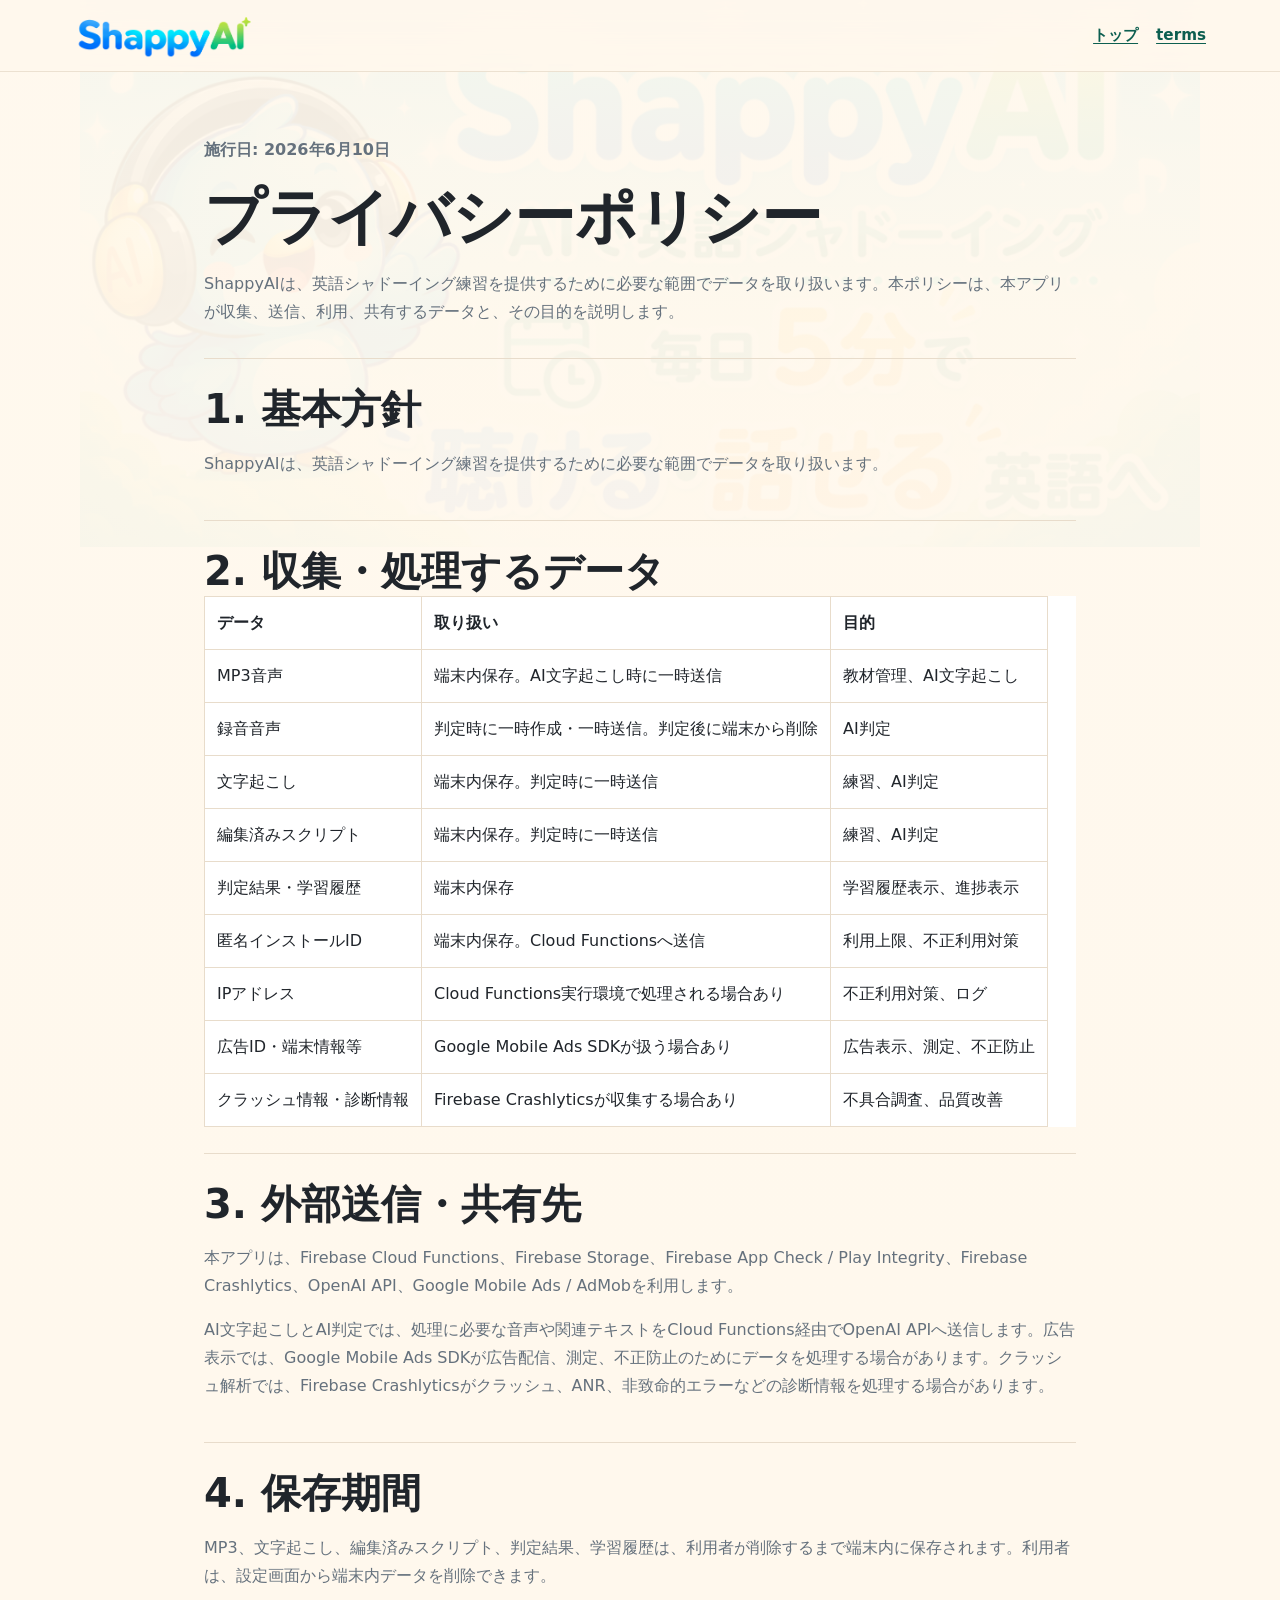
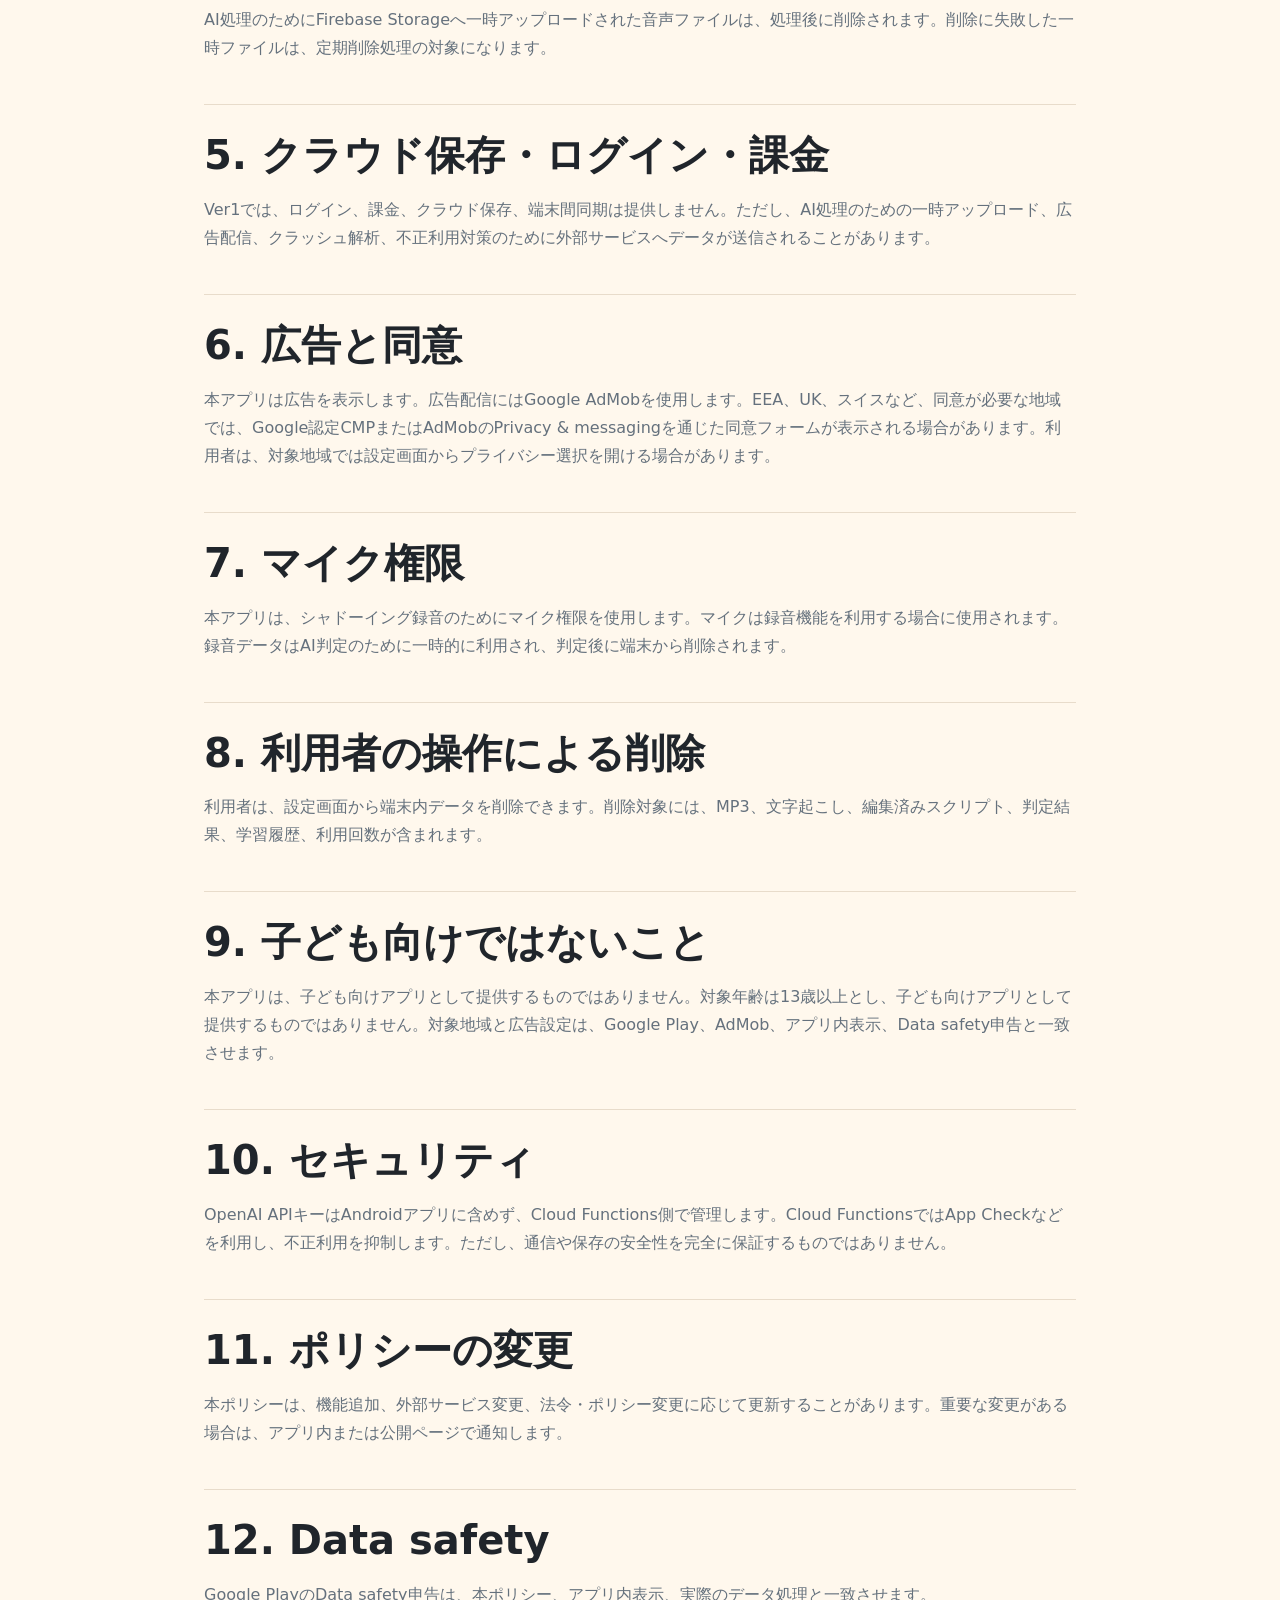
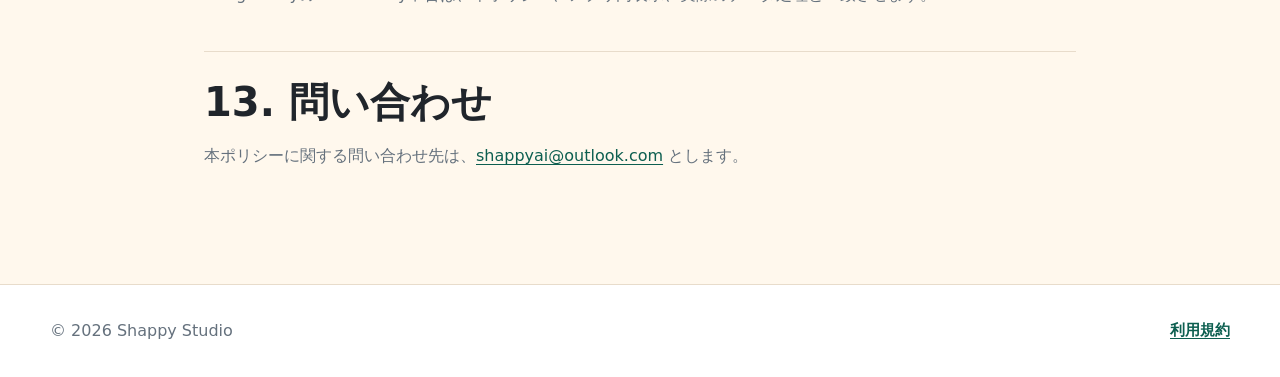
==== privacy/index.html @ 4db300de "サイトロゴをフル版に差し替え" ====
<!doctype html>
<html lang="ja">
  <head>
    <meta charset="utf-8">
    <meta name="viewport" content="width=device-width, initial-scale=1">
    <title>プライバシーポリシー | ShappyAI</title>
    <meta name="description" content="ShappyAIのプライバシーポリシーです。">
    <link rel="stylesheet" href="../styles.css">
  </head>
  <body>
    <header class="site-header">
      <nav class="nav" aria-label="メインナビゲーション">
        <a class="brand" href="../">
          <img src="../assets/logo_full.png" width="1627" height="424" alt="ShappyAI">
        </a>
        <div class="nav-links">
          <a href="../">トップ</a>
          <a href="../terms/">terms</a>
        </div>
      </nav>
    </header>

    <main class="doc">
      <header>
        <p class="eyebrow">施行日: 2026年6月10日</p>
        <h1>プライバシーポリシー</h1>
        <p>ShappyAIは、英語シャドーイング練習を提供するために必要な範囲でデータを取り扱います。本ポリシーは、本アプリが収集、送信、利用、共有するデータと、その目的を説明します。</p>
      </header>

      <section>
        <h2>1. 基本方針</h2>
        <p>ShappyAIは、英語シャドーイング練習を提供するために必要な範囲でデータを取り扱います。</p>
      </section>
      <section>
        <h2>2. 収集・処理するデータ</h2>
        <table>
          <thead>
            <tr><th>データ</th><th>取り扱い</th><th>目的</th></tr>
          </thead>
          <tbody>
            <tr><td>MP3音声</td><td>端末内保存。AI文字起こし時に一時送信</td><td>教材管理、AI文字起こし</td></tr>
            <tr><td>録音音声</td><td>判定時に一時作成・一時送信。判定後に端末から削除</td><td>AI判定</td></tr>
            <tr><td>文字起こし</td><td>端末内保存。判定時に一時送信</td><td>練習、AI判定</td></tr>
            <tr><td>編集済みスクリプト</td><td>端末内保存。判定時に一時送信</td><td>練習、AI判定</td></tr>
            <tr><td>判定結果・学習履歴</td><td>端末内保存</td><td>学習履歴表示、進捗表示</td></tr>
            <tr><td>匿名インストールID</td><td>端末内保存。Cloud Functionsへ送信</td><td>利用上限、不正利用対策</td></tr>
            <tr><td>IPアドレス</td><td>Cloud Functions実行環境で処理される場合あり</td><td>不正利用対策、ログ</td></tr>
            <tr><td>広告ID・端末情報等</td><td>Google Mobile Ads SDKが扱う場合あり</td><td>広告表示、測定、不正防止</td></tr>
            <tr><td>クラッシュ情報・診断情報</td><td>Firebase Crashlyticsが収集する場合あり</td><td>不具合調査、品質改善</td></tr>
          </tbody>
        </table>
      </section>
      <section>
        <h2>3. 外部送信・共有先</h2>
        <p>本アプリは、Firebase Cloud Functions、Firebase Storage、Firebase App Check / Play Integrity、Firebase Crashlytics、OpenAI API、Google Mobile Ads / AdMobを利用します。</p>
        <p>AI文字起こしとAI判定では、処理に必要な音声や関連テキストをCloud Functions経由でOpenAI APIへ送信します。広告表示では、Google Mobile Ads SDKが広告配信、測定、不正防止のためにデータを処理する場合があります。クラッシュ解析では、Firebase Crashlyticsがクラッシュ、ANR、非致命的エラーなどの診断情報を処理する場合があります。</p>
      </section>
      <section>
        <h2>4. 保存期間</h2>
        <p>MP3、文字起こし、編集済みスクリプト、判定結果、学習履歴は、利用者が削除するまで端末内に保存されます。利用者は、設定画面から端末内データを削除できます。</p>
        <p>AI処理のためにFirebase Storageへ一時アップロードされた音声ファイルは、処理後に削除されます。削除に失敗した一時ファイルは、定期削除処理の対象になります。</p>
      </section>
      <section>
        <h2>5. クラウド保存・ログイン・課金</h2>
        <p>Ver1では、ログイン、課金、クラウド保存、端末間同期は提供しません。ただし、AI処理のための一時アップロード、広告配信、クラッシュ解析、不正利用対策のために外部サービスへデータが送信されることがあります。</p>
      </section>
      <section>
        <h2>6. 広告と同意</h2>
        <p>本アプリは広告を表示します。広告配信にはGoogle AdMobを使用します。EEA、UK、スイスなど、同意が必要な地域では、Google認定CMPまたはAdMobのPrivacy & messagingを通じた同意フォームが表示される場合があります。利用者は、対象地域では設定画面からプライバシー選択を開ける場合があります。</p>
      </section>
      <section>
        <h2>7. マイク権限</h2>
        <p>本アプリは、シャドーイング録音のためにマイク権限を使用します。マイクは録音機能を利用する場合に使用されます。録音データはAI判定のために一時的に利用され、判定後に端末から削除されます。</p>
      </section>
      <section>
        <h2>8. 利用者の操作による削除</h2>
        <p>利用者は、設定画面から端末内データを削除できます。削除対象には、MP3、文字起こし、編集済みスクリプト、判定結果、学習履歴、利用回数が含まれます。</p>
      </section>
      <section>
        <h2>9. 子ども向けではないこと</h2>
        <p>本アプリは、子ども向けアプリとして提供するものではありません。対象年齢は13歳以上とし、子ども向けアプリとして提供するものではありません。対象地域と広告設定は、Google Play、AdMob、アプリ内表示、Data safety申告と一致させます。</p>
      </section>
      <section>
        <h2>10. セキュリティ</h2>
        <p>OpenAI APIキーはAndroidアプリに含めず、Cloud Functions側で管理します。Cloud FunctionsではApp Checkなどを利用し、不正利用を抑制します。ただし、通信や保存の安全性を完全に保証するものではありません。</p>
      </section>
      <section>
        <h2>11. ポリシーの変更</h2>
        <p>本ポリシーは、機能追加、外部サービス変更、法令・ポリシー変更に応じて更新することがあります。重要な変更がある場合は、アプリ内または公開ページで通知します。</p>
      </section>
      <section>
        <h2>12. Data safety</h2>
        <p>Google PlayのData safety申告は、本ポリシー、アプリ内表示、実際のデータ処理と一致させます。</p>
      </section>
      <section>
        <h2>13. 問い合わせ</h2>
        <p>本ポリシーに関する問い合わせ先は、<a href="mailto:shappyai@outlook.com">shappyai@outlook.com</a> とします。</p>
      </section>
    </main>

    <footer class="site-footer">
      <div class="footer-inner">
        <div>&copy; 2026 Shappy Studio</div>
        <div class="nav-links">
          <a href="../terms/">利用規約</a>
        </div>
      </div>
    </footer>
  </body>
</html>
---- styles.css ----
:root {
  color-scheme: light;
  --bg: #fff8ed;
  --surface: #ffffff;
  --surface-soft: #f4efe5;
  --text: #20252b;
  --muted: #65717d;
  --brand: #16836d;
  --brand-strong: #0d5f50;
  --accent: #f0a11b;
  --rose: #d85b78;
  --sky: #2e86c1;
  --line: #e8dccb;
  --shadow: 0 24px 60px rgba(32, 37, 43, 0.16);
}

* {
  box-sizing: border-box;
}

html {
  scroll-behavior: smooth;
}

body {
  margin: 0;
  background:
    linear-gradient(180deg, rgba(255, 248, 237, 0.95), rgba(255, 248, 237, 1) 38%),
    url("assets/feature_graphic.png") top center / min(1120px, 100vw) auto no-repeat;
  color: var(--text);
  font-family: system-ui, -apple-system, BlinkMacSystemFont, "Segoe UI", sans-serif;
  line-height: 1.75;
}

a {
  color: var(--brand-strong);
  text-decoration-thickness: 0.08em;
  text-underline-offset: 0.18em;
}

.site-header {
  position: sticky;
  top: 0;
  z-index: 20;
  border-bottom: 1px solid rgba(232, 220, 203, 0.82);
  background: rgba(255, 248, 237, 0.9);
  backdrop-filter: blur(16px);
}

.nav {
  display: flex;
  align-items: center;
  justify-content: space-between;
  max-width: 1180px;
  margin: 0 auto;
  padding: 12px 24px;
  gap: 18px;
}

.brand {
  display: inline-flex;
  align-items: center;
  color: var(--text);
  text-decoration: none;
}

.brand img {
  display: block;
  width: 180px;
  max-height: 48px;
  height: auto;
  object-fit: contain;
}

.nav-links {
  display: flex;
  flex-wrap: wrap;
  gap: 18px;
  font-size: 0.95rem;
  font-weight: 700;
}

.hero {
  display: grid;
  grid-template-columns: minmax(0, 1fr) minmax(300px, 0.88fr);
  align-items: center;
  gap: 44px;
  max-width: 1180px;
  min-height: 680px;
  margin: 0 auto;
  padding: 68px 24px 42px;
}

.hero-copy {
  position: relative;
  z-index: 2;
}

.eyebrow {
  color: var(--brand-strong);
  font-weight: 850;
}

h1,
h2,
h3 {
  margin: 0;
  line-height: 1.22;
}

h1 {
  margin-top: 8px;
  font-size: clamp(3.1rem, 8vw, 6.5rem);
}

h2 {
  font-size: clamp(1.9rem, 4vw, 2.9rem);
}

h3 {
  font-size: 1.16rem;
}

.lead {
  max-width: 620px;
  margin: 18px 0 0;
  color: var(--muted);
  font-size: 1.13rem;
}

.hero-actions {
  display: flex;
  flex-wrap: wrap;
  gap: 12px;
  margin-top: 28px;
}

.button {
  display: inline-flex;
  align-items: center;
  justify-content: center;
  min-height: 46px;
  padding: 10px 20px;
  border-radius: 8px;
  border: 1px solid var(--brand);
  font-weight: 850;
  text-decoration: none;
}

.button.primary {
  background: var(--brand);
  color: #ffffff;
  box-shadow: 0 12px 24px rgba(22, 131, 109, 0.22);
}

.button.secondary {
  background: rgba(255, 255, 255, 0.78);
  color: var(--brand-strong);
}

.hero-facts {
  display: grid;
  grid-template-columns: repeat(3, minmax(0, 1fr));
  gap: 10px;
  margin: 30px 0 0;
}

.hero-facts div {
  padding: 14px;
  border: 1px solid var(--line);
  border-radius: 8px;
  background: rgba(255, 255, 255, 0.76);
}

.hero-facts dt {
  color: var(--muted);
  font-size: 0.78rem;
  font-weight: 800;
}

.hero-facts dd {
  margin: 2px 0 0;
  color: var(--text);
  font-weight: 850;
}

.phone-showcase {
  position: relative;
  min-height: 430px;
  overflow: hidden;
}

.phone {
  position: absolute;
  display: block;
  width: min(30vw, 240px);
  height: 400px;
  border: 8px solid #2b3035;
  border-radius: 28px;
  background: #2b3035;
  object-fit: cover;
  object-position: top center;
  box-shadow: var(--shadow);
}

.phone-back {
  right: 0;
  top: 30px;
  transform: rotate(5deg);
}

.phone-front {
  left: 32px;
  top: 0;
  z-index: 2;
  transform: rotate(-4deg);
}

.mascot {
  position: absolute;
  z-index: 3;
  width: 112px;
  height: auto;
  filter: drop-shadow(0 14px 20px rgba(32, 37, 43, 0.18));
}

.mascot-perfect {
  right: 18px;
  bottom: 38px;
}

.feature-strip {
  display: grid;
  grid-template-columns: repeat(6, minmax(0, 1fr));
  max-width: 1180px;
  margin: -22px auto 44px;
  padding: 0 24px;
  gap: 10px;
}

.feature-strip div {
  display: grid;
  min-height: 64px;
  place-items: center;
  border: 1px solid var(--line);
  border-radius: 8px;
  background: rgba(255, 255, 255, 0.88);
  color: var(--brand-strong);
  font-weight: 850;
  box-shadow: 0 12px 26px rgba(32, 37, 43, 0.07);
}

.section {
  padding: 70px 24px;
}

.section.surface {
  background: var(--surface);
  border-block: 1px solid var(--line);
}

.section-inner {
  max-width: 1180px;
  margin: 0 auto;
}

.split {
  display: grid;
  grid-template-columns: minmax(0, 1fr) minmax(320px, 0.9fr);
  align-items: center;
  gap: 42px;
}

.section-title {
  display: grid;
  gap: 10px;
  max-width: 780px;
  margin-bottom: 28px;
}

.section-title.center {
  margin-inline: auto;
  text-align: center;
}

.section-title p {
  margin: 0;
  color: var(--muted);
}

.feature-grid {
  display: grid;
  grid-template-columns: repeat(3, minmax(0, 1fr));
  gap: 16px;
}

.feature-card {
  min-height: 210px;
  padding: 22px;
  border: 1px solid var(--line);
  border-radius: 8px;
  background: var(--surface);
  box-shadow: 0 12px 24px rgba(32, 37, 43, 0.06);
}

.feature-card p {
  margin: 12px 0 0;
  color: var(--muted);
}

.feature-icon {
  display: inline-grid;
  place-items: center;
  width: 42px;
  height: 32px;
  margin-bottom: 18px;
  border-radius: 999px;
  background: #e7f5ef;
  color: var(--brand-strong);
  font-size: 0.86rem;
  font-weight: 900;
}

.feature-card:nth-child(2) .feature-icon {
  background: #fff0d4;
  color: #8a590c;
}

.feature-card:nth-child(3) .feature-icon {
  background: #eef4ff;
  color: #245a8a;
}

.feature-figure {
  margin: 0;
}

.feature-figure img {
  display: block;
  width: 100%;
  height: auto;
  aspect-ratio: 1024 / 500;
  object-fit: contain;
  border-radius: 8px;
  box-shadow: var(--shadow);
}

.screenshots-section {
  overflow: hidden;
}

.screenshot-rail {
  display: flex;
  gap: 18px;
  align-items: start;
  overflow-x: auto;
  max-width: 1080px;
  margin: 0 auto;
  padding: 8px 8px 26px;
  scroll-snap-type: x mandatory;
}

.screenshot-card {
  flex: 0 0 clamp(150px, 16vw, 190px);
  scroll-snap-align: start;
  margin: 0;
}

.screenshot-card img {
  display: block;
  width: 100%;
  height: 330px;
  border: 6px solid #252b30;
  border-radius: 24px;
  background: #252b30;
  object-fit: cover;
  object-position: top center;
  box-shadow: 0 16px 28px rgba(32, 37, 43, 0.14);
}

.screenshot-card figcaption {
  margin-top: 12px;
  color: var(--text);
  font-size: 0.92rem;
  font-weight: 850;
  text-align: center;
}

.closing {
  background:
    linear-gradient(135deg, rgba(22, 131, 109, 0.12), rgba(240, 161, 27, 0.14)),
    var(--bg);
}

.closing-inner {
  display: grid;
  grid-template-columns: 180px minmax(0, 1fr);
  align-items: center;
  gap: 34px;
}

.closing-mascot {
  width: 180px;
  height: auto;
  filter: drop-shadow(0 14px 22px rgba(32, 37, 43, 0.14));
}

.steps {
  display: grid;
  grid-template-columns: repeat(4, minmax(0, 1fr));
  gap: 14px;
  counter-reset: step;
}

.step {
  position: relative;
  padding: 18px;
  border-left: 4px solid var(--accent);
  background: rgba(255, 255, 255, 0.78);
  border-radius: 8px;
  font-weight: 780;
}

.step::before {
  counter-increment: step;
  content: counter(step);
  display: inline-grid;
  place-items: center;
  width: 28px;
  height: 28px;
  margin-bottom: 10px;
  border-radius: 999px;
  background: var(--brand);
  color: #ffffff;
  font-weight: 900;
}

.note {
  margin-top: 22px;
  padding: 18px;
  border: 1px solid var(--line);
  border-radius: 8px;
  background: #fff7e6;
  color: #624414;
}

.doc {
  max-width: 920px;
  margin: 0 auto;
  padding: 48px 24px 72px;
}

.doc header {
  margin-bottom: 32px;
}

.doc h1 {
  font-size: clamp(2.2rem, 5vw, 3.8rem);
}

.doc h2 {
  font-size: clamp(1.6rem, 3.5vw, 2.5rem);
}

.doc p,
.doc li {
  color: var(--muted);
}

.doc section {
  padding: 26px 0;
  border-top: 1px solid var(--line);
}

.doc table {
  display: block;
  width: 100%;
  overflow-x: auto;
  border-collapse: collapse;
  background: var(--surface);
}

.doc th,
.doc td {
  min-width: 160px;
  padding: 12px;
  border: 1px solid var(--line);
  text-align: left;
  vertical-align: top;
}

.site-footer {
  padding: 32px 24px;
  border-top: 1px solid var(--line);
  background: var(--surface);
  color: var(--muted);
}

.footer-inner {
  display: flex;
  justify-content: space-between;
  gap: 18px;
  max-width: 1180px;
  margin: 0 auto;
}

@media (max-width: 960px) {
  .hero,
  .split,
  .closing-inner {
    grid-template-columns: 1fr;
  }

  .hero {
    min-height: 0;
    padding-top: 44px;
  }

  .phone-showcase {
    min-height: 380px;
  }

  .phone {
    width: min(38vw, 210px);
    height: 340px;
  }

  .feature-strip,
  .feature-grid,
  .steps {
    grid-template-columns: repeat(2, minmax(0, 1fr));
  }
}

@media (max-width: 640px) {
  .nav,
  .footer-inner {
    align-items: flex-start;
    flex-direction: column;
  }

  .brand img {
    width: 150px;
    max-height: 42px;
  }

  .doc h1 {
    font-size: clamp(2rem, 11vw, 3rem);
  }

  .doc h2 {
    font-size: clamp(1.45rem, 7vw, 2.1rem);
  }

  .hero-facts,
  .feature-strip,
  .feature-grid,
  .steps {
    grid-template-columns: 1fr;
  }

  .phone-showcase {
    min-height: 300px;
  }

  .phone {
    width: min(44vw, 170px);
    height: 270px;
    border-width: 7px;
    border-radius: 26px;
  }

  .phone-front {
    left: 0;
  }

  .phone-back {
    right: 0;
    top: 24px;
  }

  .mascot-perfect {
    width: 76px;
    bottom: 28px;
  }

  .screenshot-card {
    flex-basis: min(42vw, 165px);
  }

  .screenshot-card img {
    height: 270px;
    border-width: 5px;
    border-radius: 20px;
  }

  .closing-mascot {
    width: 130px;
  }
}
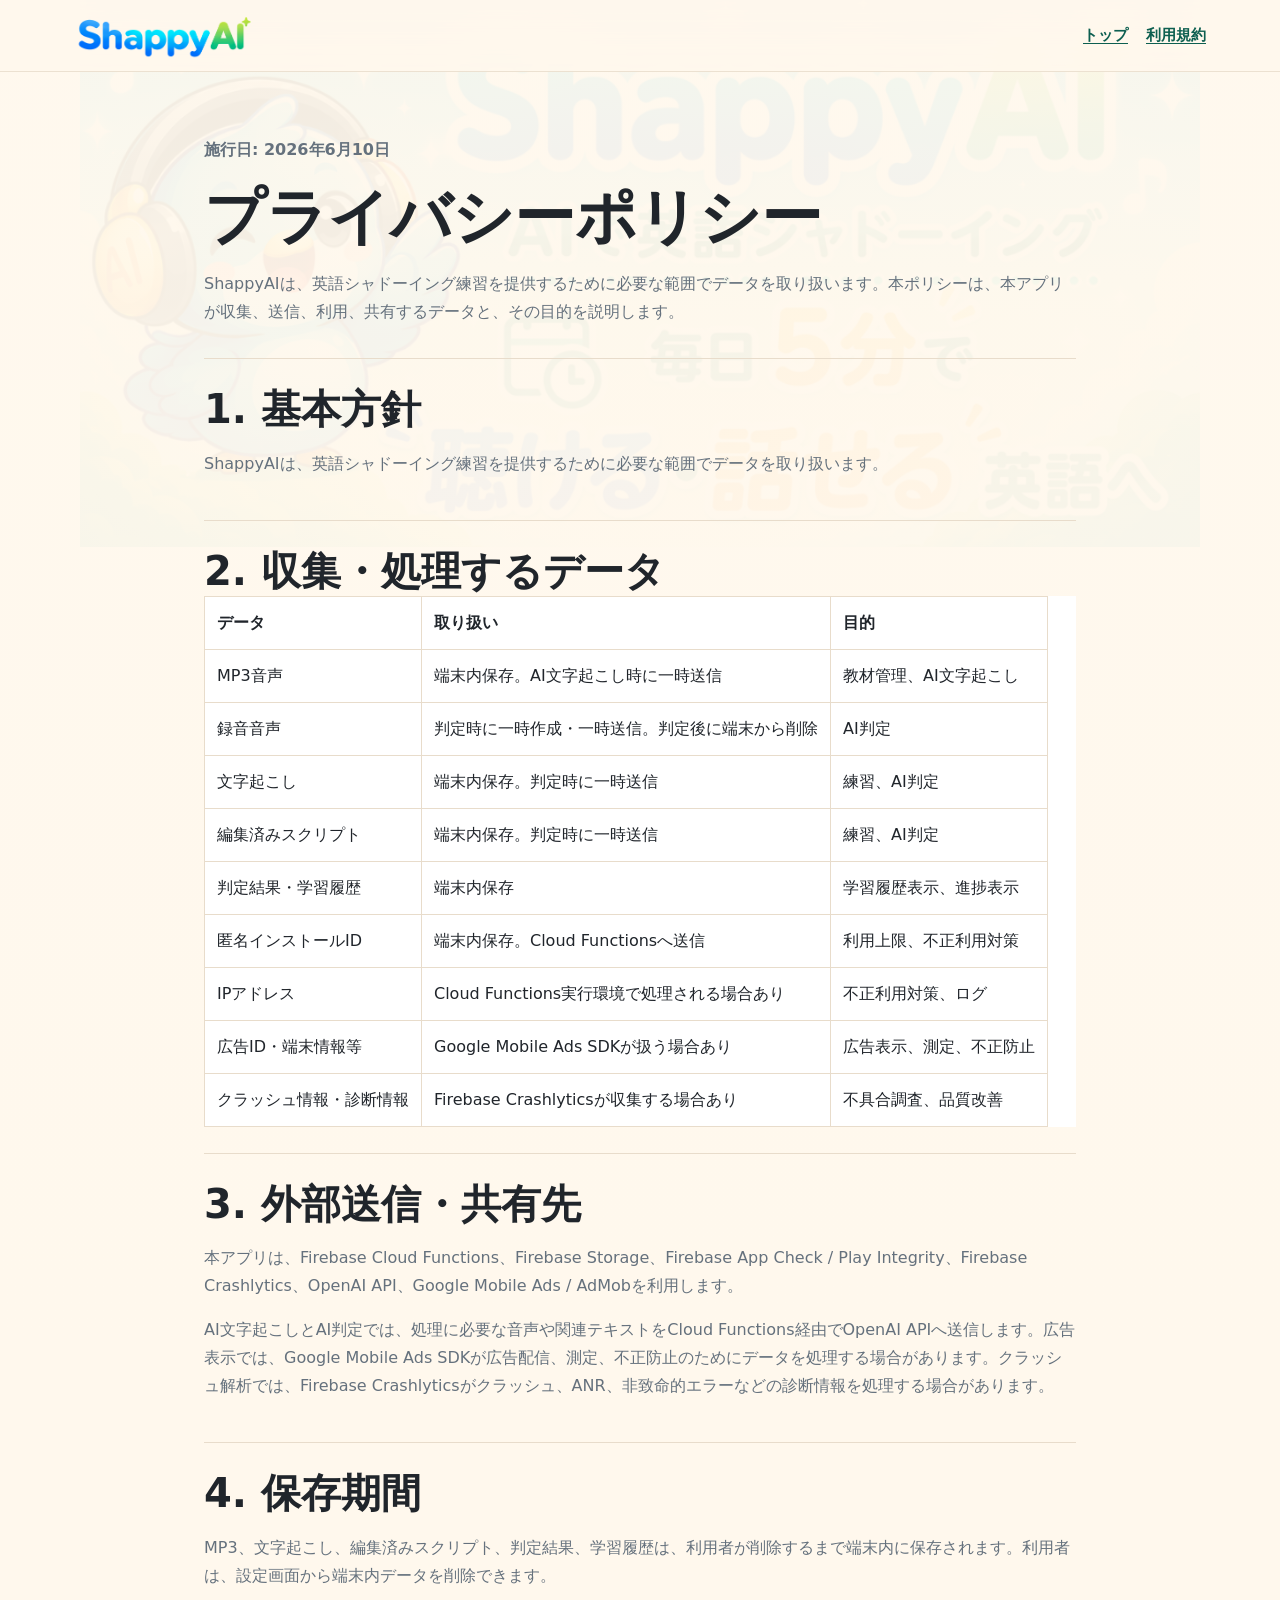
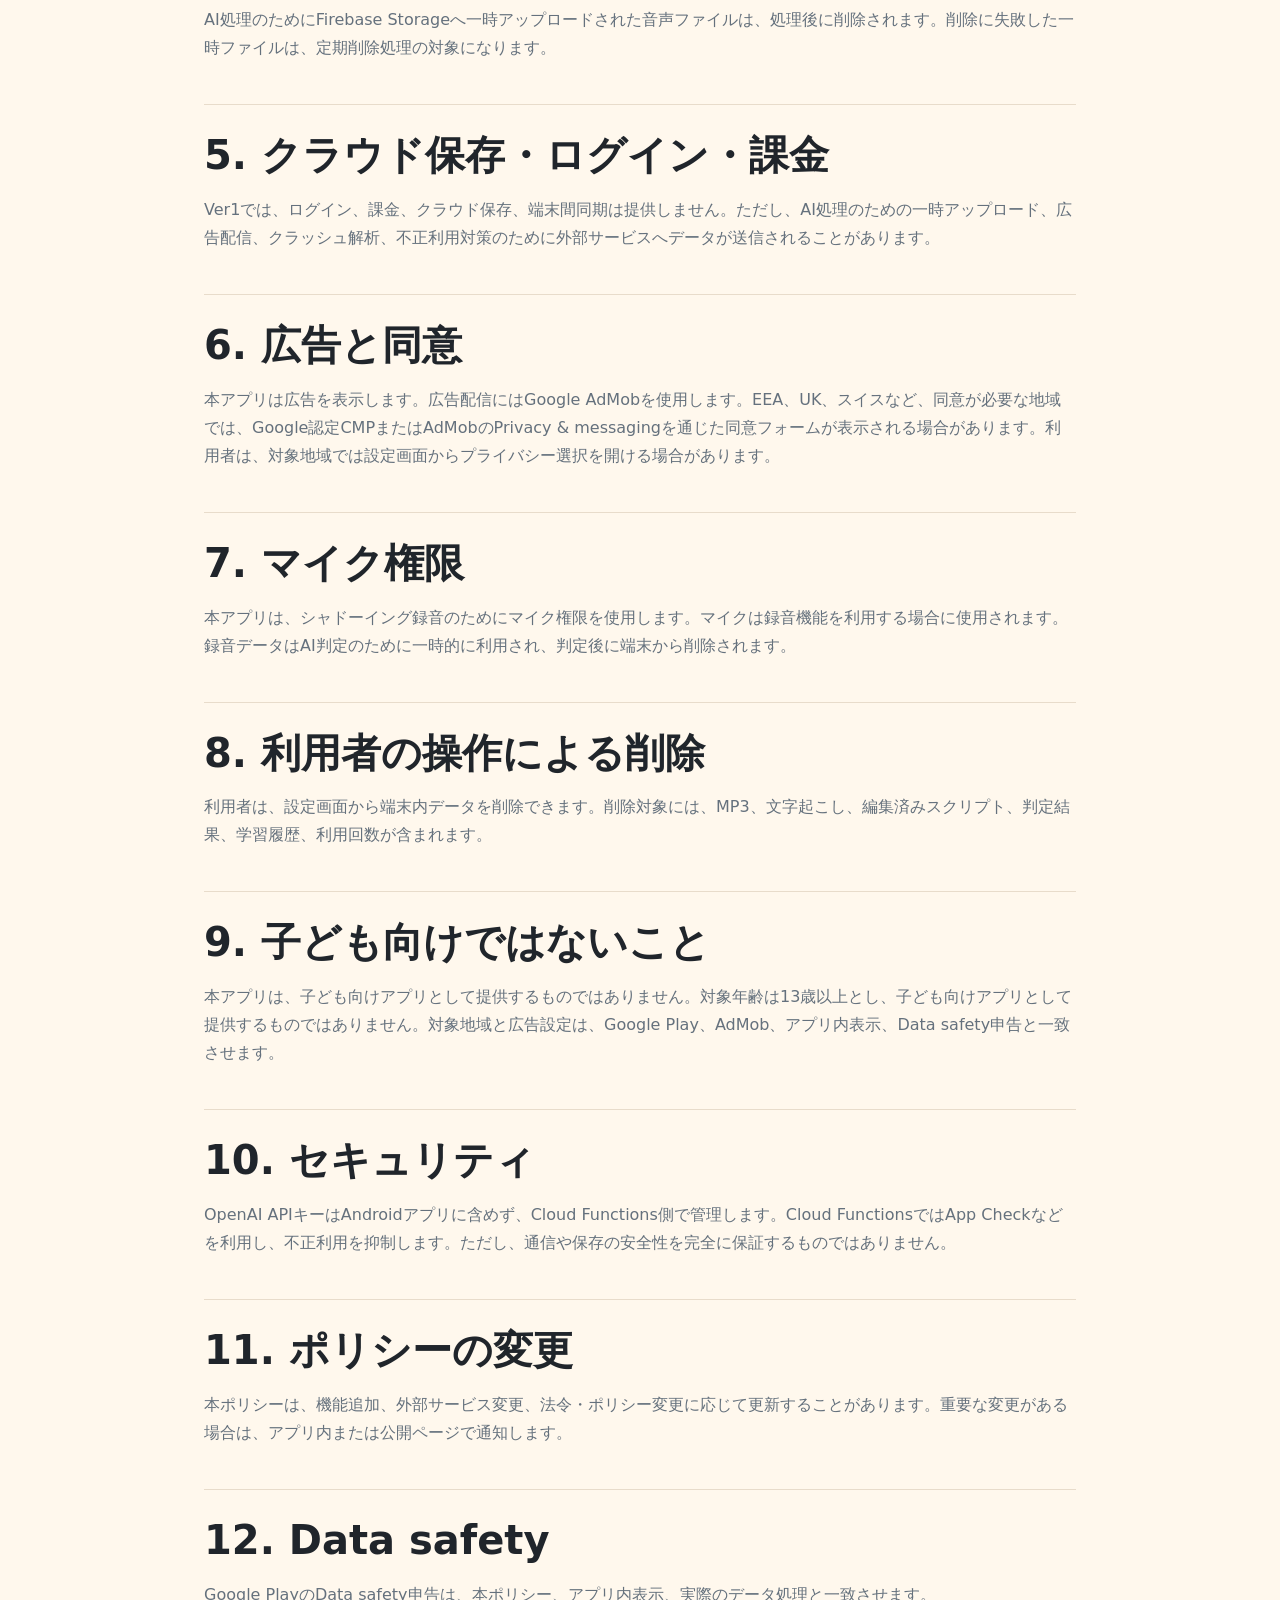
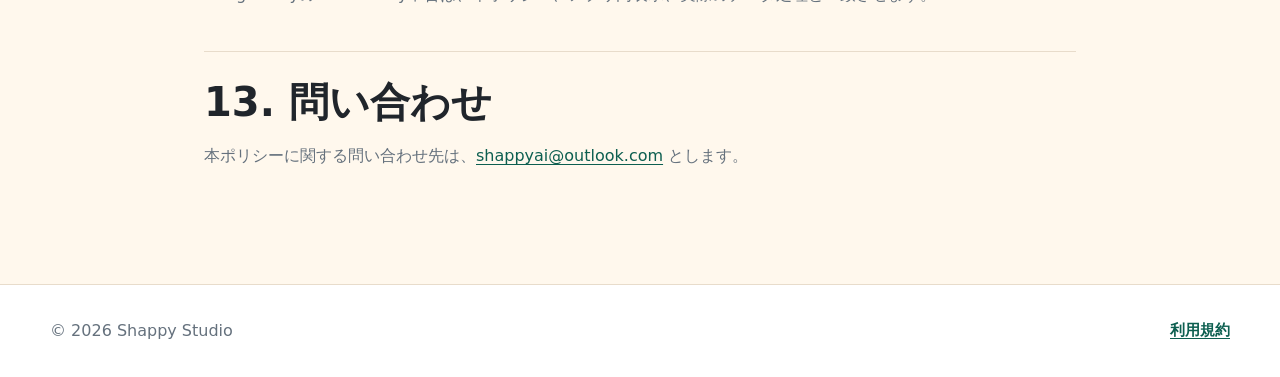
==== commit 73efb156: "SEO初期設定を改善" ====
--- a/privacy/index.html
+++ b/privacy/index.html
@@ -5,6 +5,17 @@
     <meta name="viewport" content="width=device-width, initial-scale=1">
     <title>プライバシーポリシー | ShappyAI</title>
     <meta name="description" content="ShappyAIのプライバシーポリシーです。">
+    <link rel="canonical" href="https://shappyai.github.io/site/privacy/">
+    <meta property="og:type" content="article">
+    <meta property="og:site_name" content="ShappyAI">
+    <meta property="og:title" content="プライバシーポリシー | ShappyAI">
+    <meta property="og:description" content="ShappyAIの音声、録音、AI処理、広告、クラッシュ解析に関するデータの扱いを確認できます。">
+    <meta property="og:url" content="https://shappyai.github.io/site/privacy/">
+    <meta property="og:image" content="https://shappyai.github.io/site/assets/feature_graphic.png">
+    <meta name="twitter:card" content="summary_large_image">
+    <meta name="twitter:title" content="プライバシーポリシー | ShappyAI">
+    <meta name="twitter:description" content="ShappyAIの音声、録音、AI処理、広告、クラッシュ解析に関するデータの扱いを確認できます。">
+    <meta name="twitter:image" content="https://shappyai.github.io/site/assets/feature_graphic.png">
     <link rel="stylesheet" href="../styles.css">
   </head>
   <body>
@@ -15,7 +26,7 @@
         </a>
         <div class="nav-links">
           <a href="../">トップ</a>
-          <a href="../terms/">terms</a>
+          <a href="../terms/">利用規約</a>
         </div>
       </nav>
     </header>
--- a/styles.css
+++ b/styles.css
@@ -259,6 +259,10 @@
   border-block: 1px solid var(--line);
 }
 
+.seo-section {
+  padding-top: 46px;
+}
+
 .section-inner {
   max-width: 1180px;
   margin: 0 auto;
@@ -329,6 +333,24 @@
 .feature-card:nth-child(3) .feature-icon {
   background: #eef4ff;
   color: #245a8a;
+}
+
+.info-grid {
+  display: grid;
+  grid-template-columns: repeat(3, minmax(0, 1fr));
+  gap: 16px;
+}
+
+.info-card {
+  padding: 22px;
+  border: 1px solid var(--line);
+  border-radius: 8px;
+  background: rgba(255, 255, 255, 0.78);
+}
+
+.info-card p {
+  margin: 12px 0 0;
+  color: var(--muted);
 }
 
 .feature-figure {
@@ -527,6 +549,7 @@
 
   .feature-strip,
   .feature-grid,
+  .info-grid,
   .steps {
     grid-template-columns: repeat(2, minmax(0, 1fr));
   }
@@ -555,6 +578,7 @@
   .hero-facts,
   .feature-strip,
   .feature-grid,
+  .info-grid,
   .steps {
     grid-template-columns: 1fr;
   }
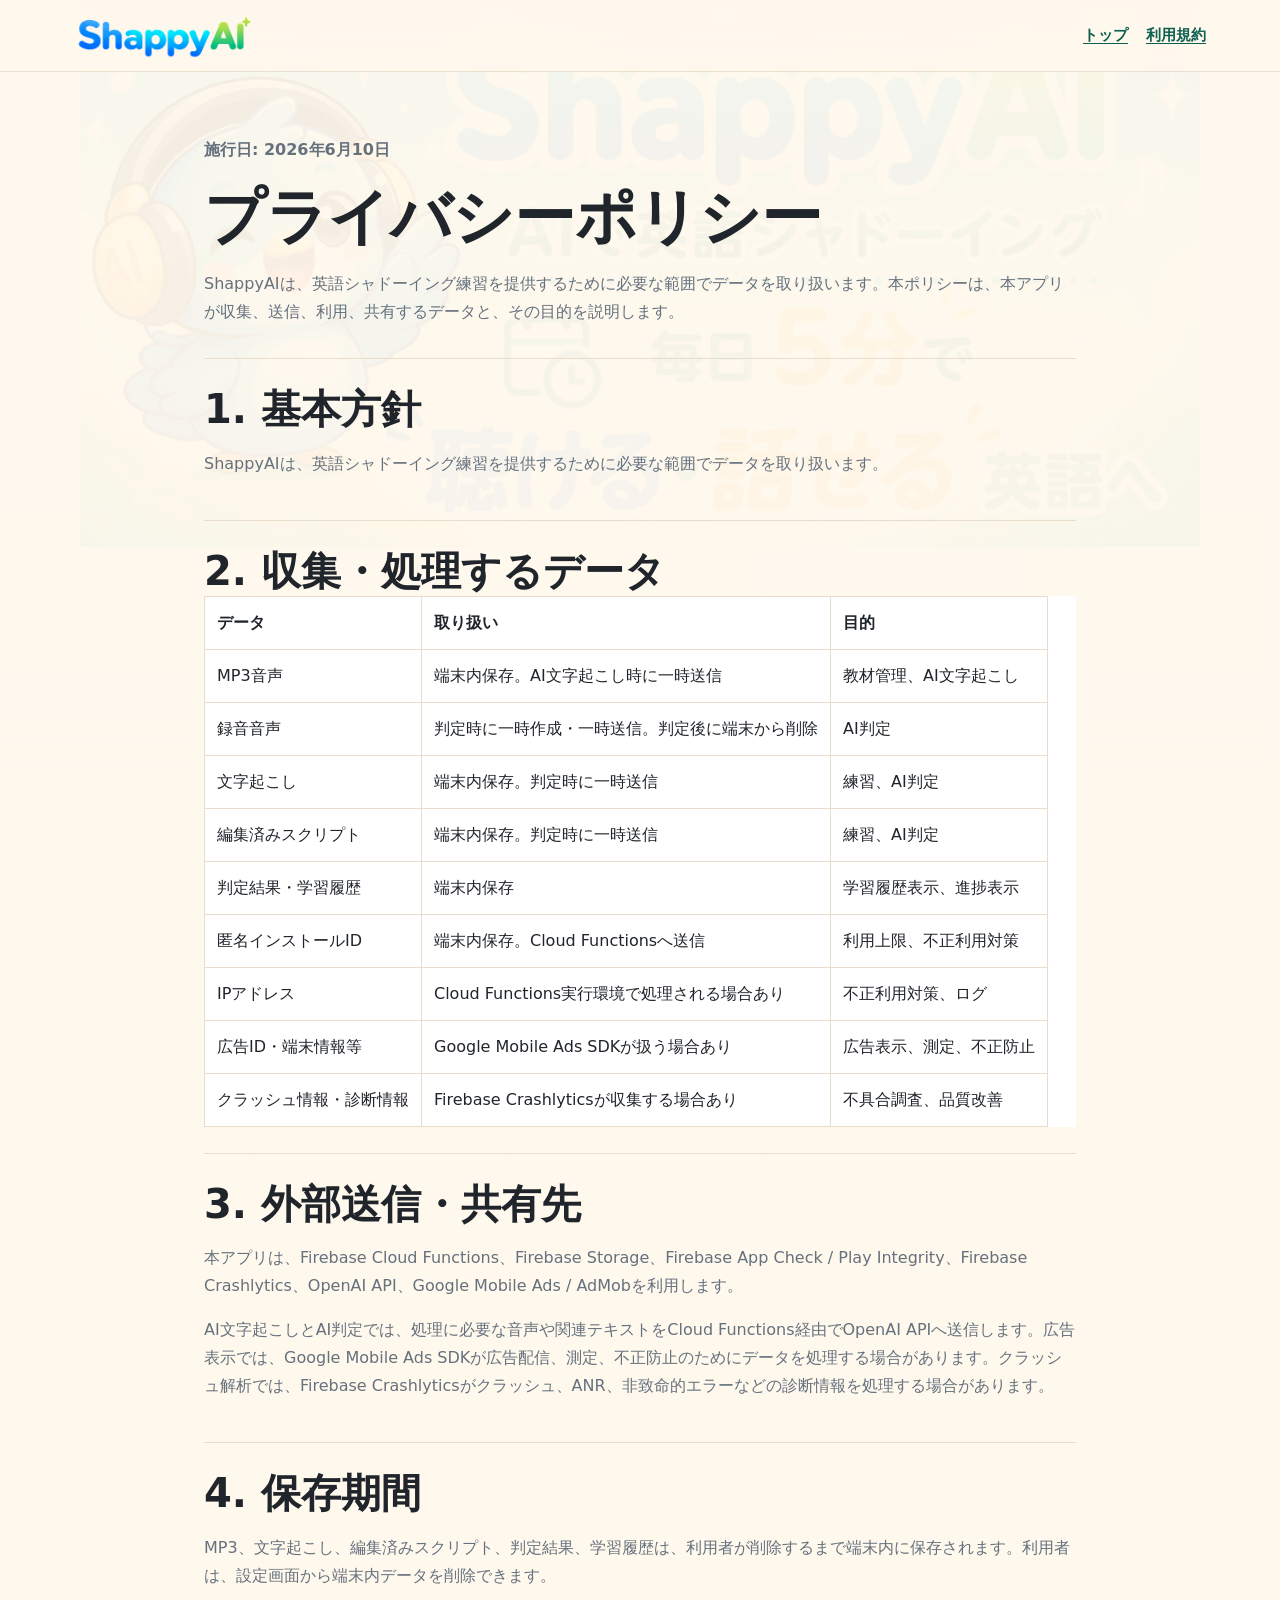
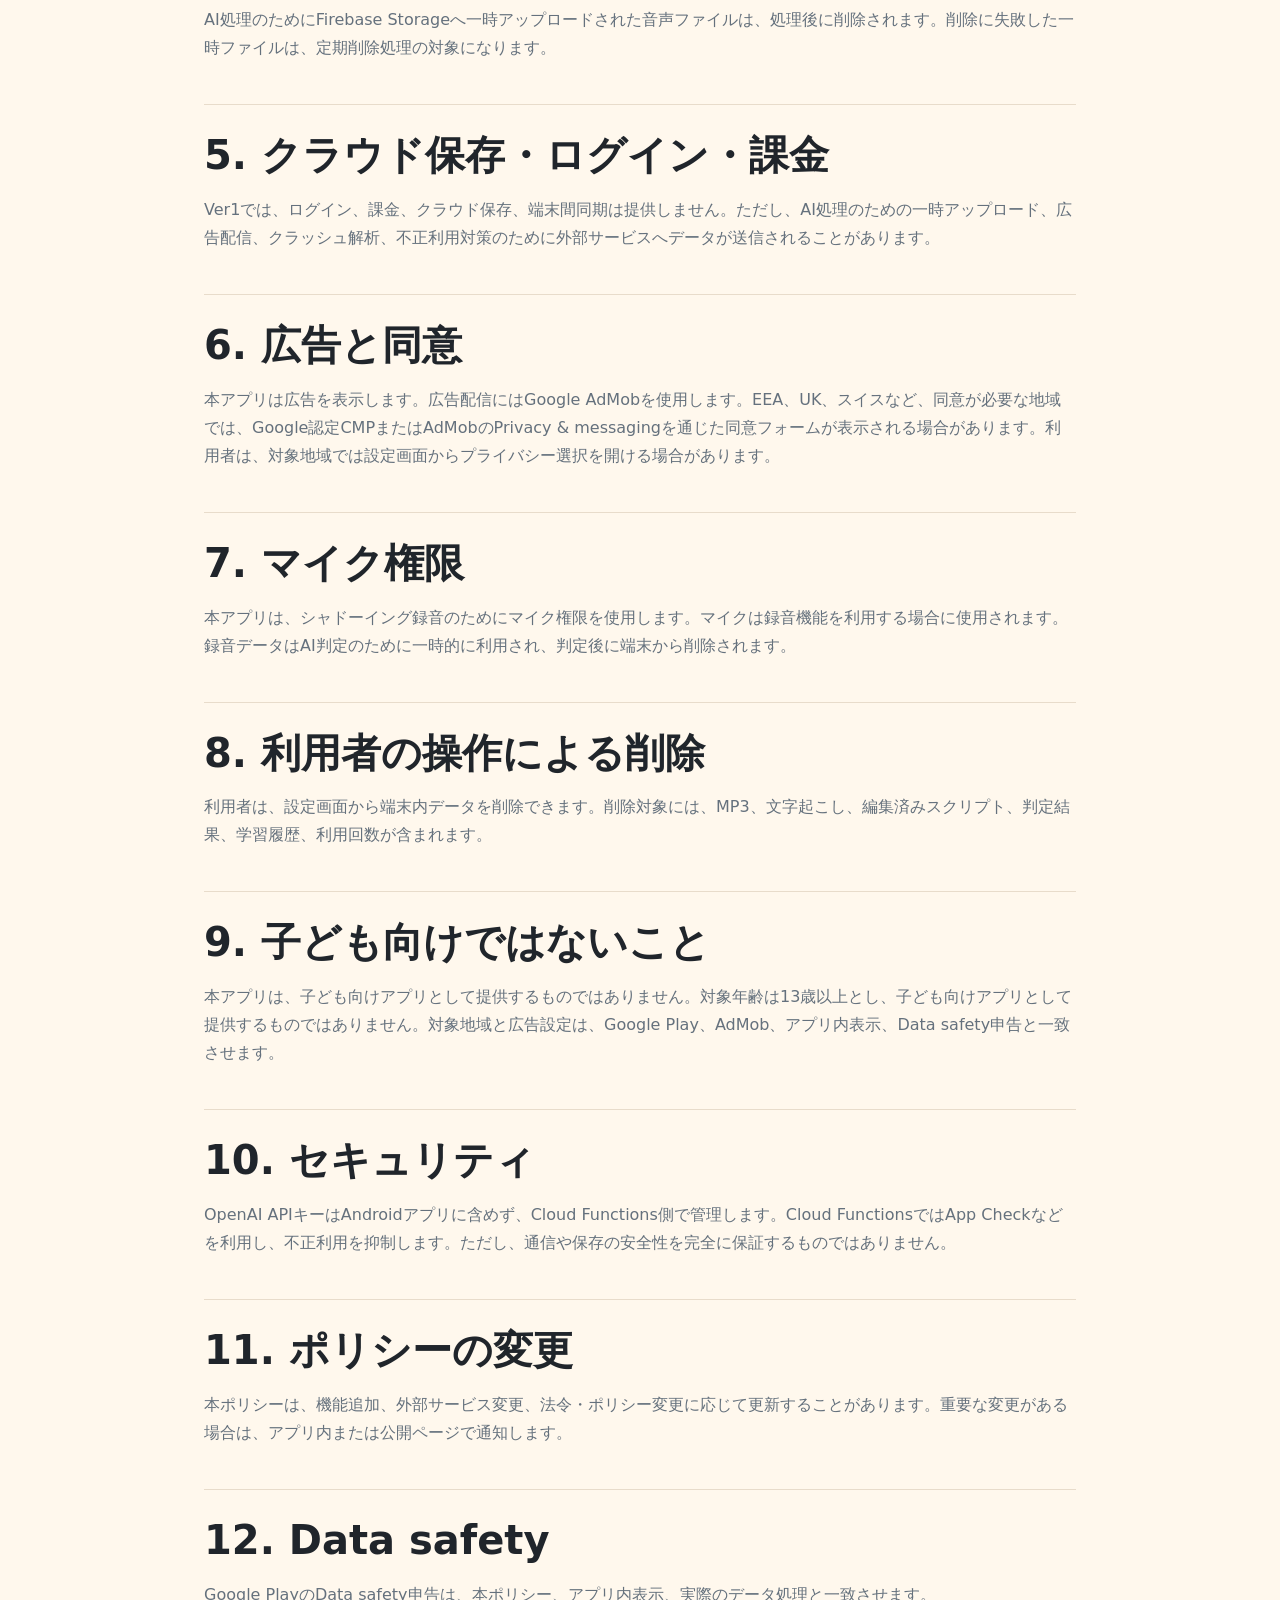
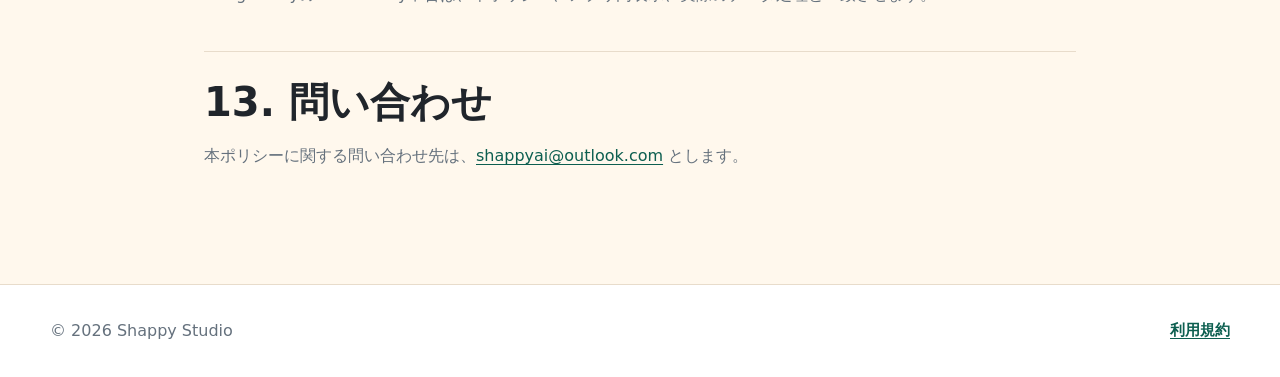
==== commit 713ed6f3: "Googleタグを全ページに追加" ====
--- a/privacy/index.html
+++ b/privacy/index.html
@@ -16,6 +16,15 @@
     <meta name="twitter:title" content="プライバシーポリシー | ShappyAI">
     <meta name="twitter:description" content="ShappyAIの音声、録音、AI処理、広告、クラッシュ解析に関するデータの扱いを確認できます。">
     <meta name="twitter:image" content="https://shappyai.github.io/site/assets/feature_graphic.png">
+    <!-- Google tag (gtag.js) -->
+    <script async src="https://www.googletagmanager.com/gtag/js?id=G-TS39X33FTC"></script>
+    <script>
+      window.dataLayer = window.dataLayer || [];
+      function gtag(){dataLayer.push(arguments);}
+      gtag('js', new Date());
+
+      gtag('config', 'G-TS39X33FTC');
+    </script>
     <link rel="stylesheet" href="../styles.css">
   </head>
   <body>
--- a/styles.css
+++ b/styles.css
@@ -20,10 +20,13 @@
 
 html {
   scroll-behavior: smooth;
+  overflow-x: hidden;
 }
 
 body {
+  width: 100%;
   margin: 0;
+  overflow-x: hidden;
   background:
     linear-gradient(180deg, rgba(255, 248, 237, 0.95), rgba(255, 248, 237, 1) 38%),
     url("assets/feature_graphic.png") top center / min(1120px, 100vw) auto no-repeat;
@@ -93,6 +96,7 @@
 
 .hero-copy {
   position: relative;
+  min-width: 0;
   z-index: 2;
 }
 
@@ -113,6 +117,14 @@
   font-size: clamp(3.1rem, 8vw, 6.5rem);
 }
 
+.hero h1 {
+  font-size: clamp(2.5rem, 4vw, 3.35rem);
+}
+
+.hero-title-line {
+  white-space: nowrap;
+}
+
 h2 {
   font-size: clamp(1.9rem, 4vw, 2.9rem);
 }
@@ -126,6 +138,7 @@
   margin: 18px 0 0;
   color: var(--muted);
   font-size: 1.13rem;
+  overflow-wrap: anywhere;
 }
 
 .hero-actions {
@@ -156,6 +169,48 @@
 .button.secondary {
   background: rgba(255, 255, 255, 0.78);
   color: var(--brand-strong);
+}
+
+.play-badge {
+  position: relative;
+  display: inline-block;
+  overflow: hidden;
+  width: min(214px, 100%);
+  border-radius: 7px;
+  box-shadow: 0 14px 24px rgba(32, 37, 43, 0.14);
+}
+
+.play-badge img {
+  display: block;
+  width: 100%;
+  height: auto;
+}
+
+.play-badge span {
+  position: absolute;
+  inset: 0;
+  display: grid;
+  place-items: center;
+  background: rgba(32, 37, 43, 0.66);
+  color: #ffffff;
+  font-size: 0.98rem;
+  font-weight: 900;
+  letter-spacing: 0.02em;
+  text-shadow: 0 1px 4px rgba(0, 0, 0, 0.35);
+}
+
+.play-badge-hero {
+  margin-top: 18px;
+}
+
+.play-badge-row {
+  display: flex;
+  justify-content: center;
+  margin-top: 18px;
+}
+
+.play-badge-closing {
+  margin-top: 16px;
 }
 
 .hero-facts {
@@ -353,6 +408,216 @@
   color: var(--muted);
 }
 
+.comparison-section {
+  background:
+    linear-gradient(180deg, rgba(255, 255, 255, 0.74), rgba(255, 248, 237, 0.92)),
+    var(--bg);
+  border-top: 1px solid var(--line);
+}
+
+.comparison-table-wrap {
+  overflow-x: auto;
+  padding: 6px 6px 16px;
+  scrollbar-width: thin;
+  -webkit-overflow-scrolling: touch;
+}
+
+.comparison-table {
+  width: 100%;
+  min-width: 760px;
+  border-collapse: separate;
+  border-spacing: 0;
+  overflow: hidden;
+  border: 1px solid var(--line);
+  border-radius: 10px;
+  background: rgba(255, 255, 255, 0.9);
+  box-shadow: 0 18px 38px rgba(32, 37, 43, 0.08);
+}
+
+.comparison-col-item {
+  width: 22%;
+}
+
+.comparison-col-shappy,
+.comparison-col-other {
+  width: 26%;
+}
+
+.comparison-table th,
+.comparison-table td {
+  padding: 16px 14px;
+  border-right: 1px solid var(--line);
+  border-bottom: 1px solid var(--line);
+  text-align: center;
+  vertical-align: middle;
+}
+
+.comparison-table th:last-child,
+.comparison-table td:last-child {
+  border-right: 0;
+}
+
+.comparison-table tr:last-child th,
+.comparison-table tr:last-child td {
+  border-bottom: 0;
+}
+
+.comparison-table thead th {
+  background: #103f6f;
+  color: #ffffff;
+  font-size: 0.94rem;
+  line-height: 1.45;
+}
+
+.comparison-table tbody th {
+  width: 150px;
+  background: #f4efe5;
+  color: var(--text);
+  font-weight: 850;
+}
+
+.comparison-table td {
+  color: var(--muted);
+  font-size: 0.95rem;
+  line-height: 1.65;
+}
+
+.comparison-table .is-shappy {
+  background: #e7f5ef;
+  color: var(--brand-strong);
+  font-weight: 850;
+}
+
+.comparison-table thead .is-shappy {
+  background: #d95725;
+  color: #ffffff;
+}
+
+.comparison-mark {
+  display: inline-grid;
+  width: 1.45em;
+  height: 1.45em;
+  margin: 0 auto 0.26em;
+  place-items: center;
+  border-radius: 999px;
+  font-size: 0.92em;
+  font-weight: 900;
+  line-height: 1;
+}
+
+.comparison-mark.best {
+  background: rgba(22, 131, 109, 0.14);
+  color: var(--brand-strong);
+}
+
+.comparison-mark.ok {
+  background: rgba(46, 134, 193, 0.12);
+  color: #245a8a;
+}
+
+.comparison-mark.weak {
+  background: rgba(240, 161, 27, 0.16);
+  color: #8a590c;
+}
+
+.comparison-note {
+  color: var(--muted);
+  font-size: 0.88rem;
+  margin-inline: auto;
+  text-align: center;
+}
+
+.faq-section {
+  background:
+    linear-gradient(180deg, rgba(255, 255, 255, 0.72), rgba(255, 248, 237, 0.9)),
+    var(--bg);
+  border-top: 1px solid var(--line);
+}
+
+.faq-section .section-inner {
+  max-width: 900px;
+  padding-inline: 24px;
+}
+
+.faq-section .section-title {
+  margin-bottom: 22px;
+}
+
+.faq-list {
+  display: grid;
+  gap: 18px;
+  max-width: 900px;
+  margin: 0 auto;
+}
+
+.faq-item {
+  position: relative;
+  padding: 22px 24px 22px 72px;
+  border: 1px solid rgba(32, 37, 43, 0.08);
+  border-radius: 18px;
+  background: rgba(255, 255, 255, 0.78);
+  box-shadow: 0 12px 26px rgba(32, 37, 43, 0.07);
+}
+
+.faq-item[open] {
+  background: rgba(255, 255, 255, 0.92);
+}
+
+.faq-item::before {
+  content: "Q";
+  position: absolute;
+  top: 22px;
+  left: 22px;
+  display: grid;
+  width: 32px;
+  height: 32px;
+  place-items: center;
+  border-radius: 999px;
+  background: linear-gradient(135deg, #1687ff, #26c66f);
+  color: #ffffff;
+  font-weight: 900;
+  box-shadow: 0 8px 16px rgba(22, 131, 109, 0.2);
+}
+
+.faq-item summary {
+  display: block;
+  margin: 0;
+  padding-right: 30px;
+  cursor: pointer;
+  font-size: 1.08rem;
+  font-weight: 850;
+  line-height: 1.5;
+  list-style: none;
+}
+
+.faq-item summary::-webkit-details-marker {
+  display: none;
+}
+
+.faq-item summary::after {
+  content: "+";
+  position: absolute;
+  top: 20px;
+  right: 22px;
+  color: var(--brand-strong);
+  font-size: 1.35rem;
+  font-weight: 850;
+}
+
+.faq-item[open] summary::after {
+  content: "-";
+}
+
+.faq-item[open] summary {
+  margin-bottom: 10px;
+}
+
+.faq-item p {
+  margin: 0;
+  color: #4b5563;
+  line-height: 1.8;
+}
+
 .feature-figure {
   margin: 0;
 }
@@ -425,6 +690,71 @@
   width: 180px;
   height: auto;
   filter: drop-shadow(0 14px 22px rgba(32, 37, 43, 0.14));
+}
+
+.x-section {
+  background: var(--surface);
+  border-top: 1px solid var(--line);
+}
+
+.x-inner {
+  display: grid;
+  grid-template-columns: minmax(0, 0.72fr) minmax(320px, 1fr);
+  align-items: center;
+  gap: 34px;
+}
+
+.x-timeline-card {
+  display: grid;
+  gap: 14px;
+  padding: 18px;
+  border: 1px solid var(--line);
+  border-radius: 18px;
+  background: rgba(255, 255, 255, 0.86);
+  box-shadow: 0 16px 32px rgba(32, 37, 43, 0.08);
+}
+
+.x-post-card {
+  display: grid;
+  grid-template-columns: auto 1fr;
+  gap: 4px 12px;
+  padding: 18px;
+  border: 1px solid rgba(22, 131, 109, 0.18);
+  border-radius: 14px;
+  background: linear-gradient(135deg, rgba(240, 250, 247, 0.95), rgba(255, 255, 255, 0.95));
+  color: var(--text);
+  text-decoration: none;
+}
+
+.x-post-card:hover {
+  border-color: rgba(22, 131, 109, 0.42);
+  transform: translateY(-1px);
+}
+
+.x-post-label {
+  display: inline-flex;
+  align-items: center;
+  justify-content: center;
+  grid-row: span 2;
+  width: 38px;
+  height: 38px;
+  border-radius: 999px;
+  background: var(--text);
+  color: #fff;
+  font-weight: 900;
+  line-height: 1;
+}
+
+.x-post-card strong {
+  color: var(--brand-strong);
+  font-size: 1.02rem;
+  line-height: 1.4;
+}
+
+.x-post-card span:last-child {
+  color: var(--muted);
+  font-size: 0.94rem;
+  line-height: 1.65;
 }
 
 .steps {
@@ -529,7 +859,8 @@
 @media (max-width: 960px) {
   .hero,
   .split,
-  .closing-inner {
+  .closing-inner,
+  .x-inner {
     grid-template-columns: 1fr;
   }
 
@@ -562,25 +893,154 @@
     flex-direction: column;
   }
 
+  .nav {
+    padding-inline: 16px;
+    gap: 12px;
+    overflow: hidden;
+  }
+
+  .nav .nav-links {
+    flex-wrap: nowrap;
+    gap: 14px;
+    width: 100%;
+    overflow-x: auto;
+    padding-bottom: 4px;
+    font-size: 0.88rem;
+    white-space: nowrap;
+    scrollbar-width: none;
+    -webkit-overflow-scrolling: touch;
+  }
+
+  .nav .nav-links::-webkit-scrollbar {
+    display: none;
+  }
+
+  .nav .nav-links a {
+    flex: 0 0 auto;
+  }
+
+  .hero {
+    padding-inline: 18px;
+  }
+
   .brand img {
     width: 150px;
     max-height: 42px;
   }
 
+  .hero h1 {
+    font-size: clamp(2rem, 10vw, 2.7rem);
+  }
+
+  .hero-title-line {
+    white-space: normal;
+  }
+
+  .hero-actions {
+    gap: 10px;
+  }
+
+  .button {
+    max-width: 100%;
+    padding-inline: 16px;
+  }
+
   .doc h1 {
     font-size: clamp(2rem, 11vw, 3rem);
   }
 
   .doc h2 {
     font-size: clamp(1.45rem, 7vw, 2.1rem);
+  }
+
+  .faq-section .section-inner {
+    padding-inline: 16px;
+  }
+
+  .faq-section .section-title h2 {
+    font-size: clamp(2rem, 9vw, 3rem);
+  }
+
+  .comparison-table-wrap {
+    overflow-x: visible;
+    padding-inline: 0;
+  }
+
+  .comparison-table {
+    min-width: 0;
+    table-layout: fixed;
+    border-radius: 8px;
+  }
+
+  .comparison-col-item {
+    width: 22%;
+  }
+
+  .comparison-col-shappy,
+  .comparison-col-other {
+    width: 26%;
+  }
+
+  .comparison-table th,
+  .comparison-table td {
+    padding: 9px 5px;
+    font-size: 0.66rem;
+    line-height: 1.35;
+    word-break: normal;
+    overflow-wrap: anywhere;
+  }
+
+  .comparison-table thead th {
+    font-size: 0.61rem;
+  }
+
+  .comparison-table tbody th {
+    width: auto;
+    font-size: 0.67rem;
+  }
+
+  .comparison-mark {
+    display: grid;
+    margin: 0 auto 4px;
+    font-size: 0.82rem;
+  }
+
+  .comparison-note {
+    font-size: 0.78rem;
+  }
+
+  .x-timeline-card {
+    min-height: 360px;
+    border-radius: 14px;
   }
 
   .hero-facts,
   .feature-strip,
   .feature-grid,
   .info-grid,
+  .faq-list,
   .steps {
     grid-template-columns: 1fr;
+  }
+
+  .faq-item {
+    padding: 18px 16px 18px 58px;
+    border-radius: 14px;
+  }
+
+  .faq-item::before {
+    top: 18px;
+    left: 16px;
+  }
+
+  .faq-item summary {
+    padding-right: 28px;
+    font-size: 1rem;
+  }
+
+  .faq-item summary::after {
+    top: 16px;
+    right: 16px;
   }
 
   .phone-showcase {
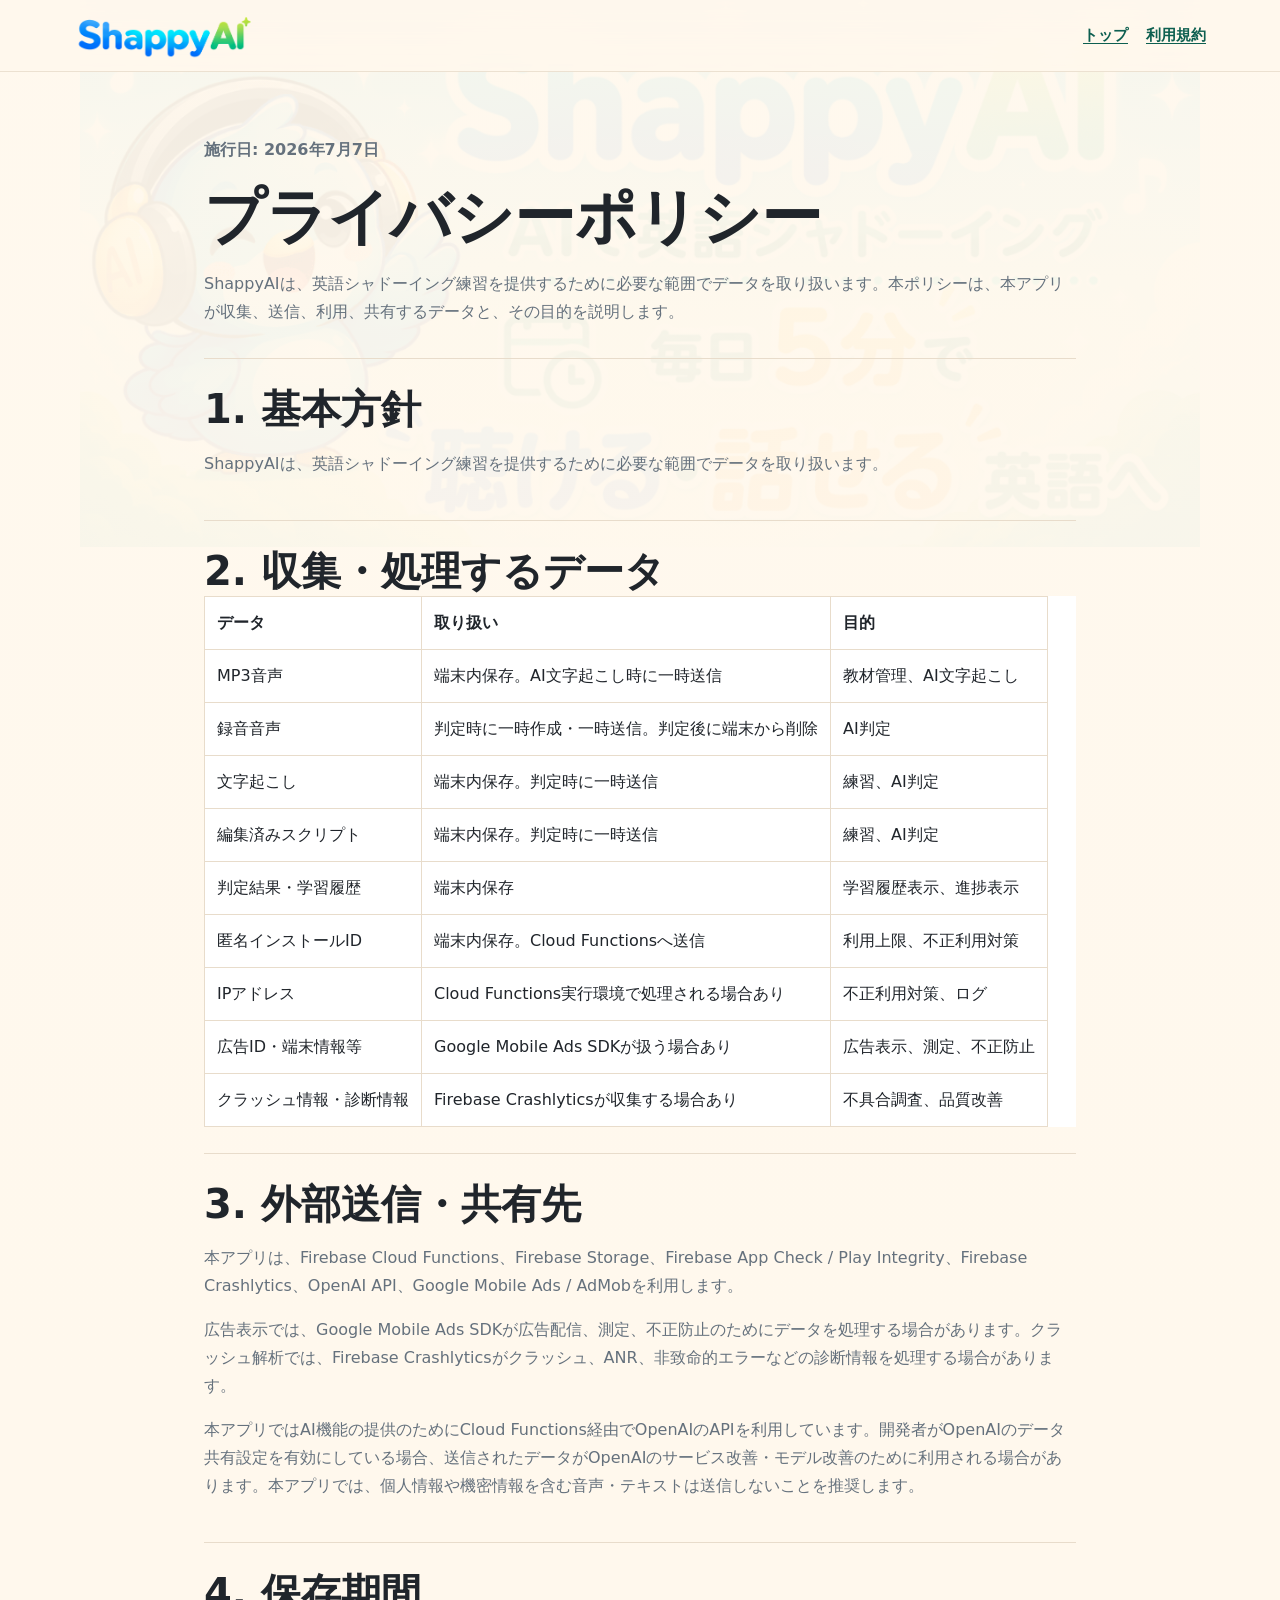
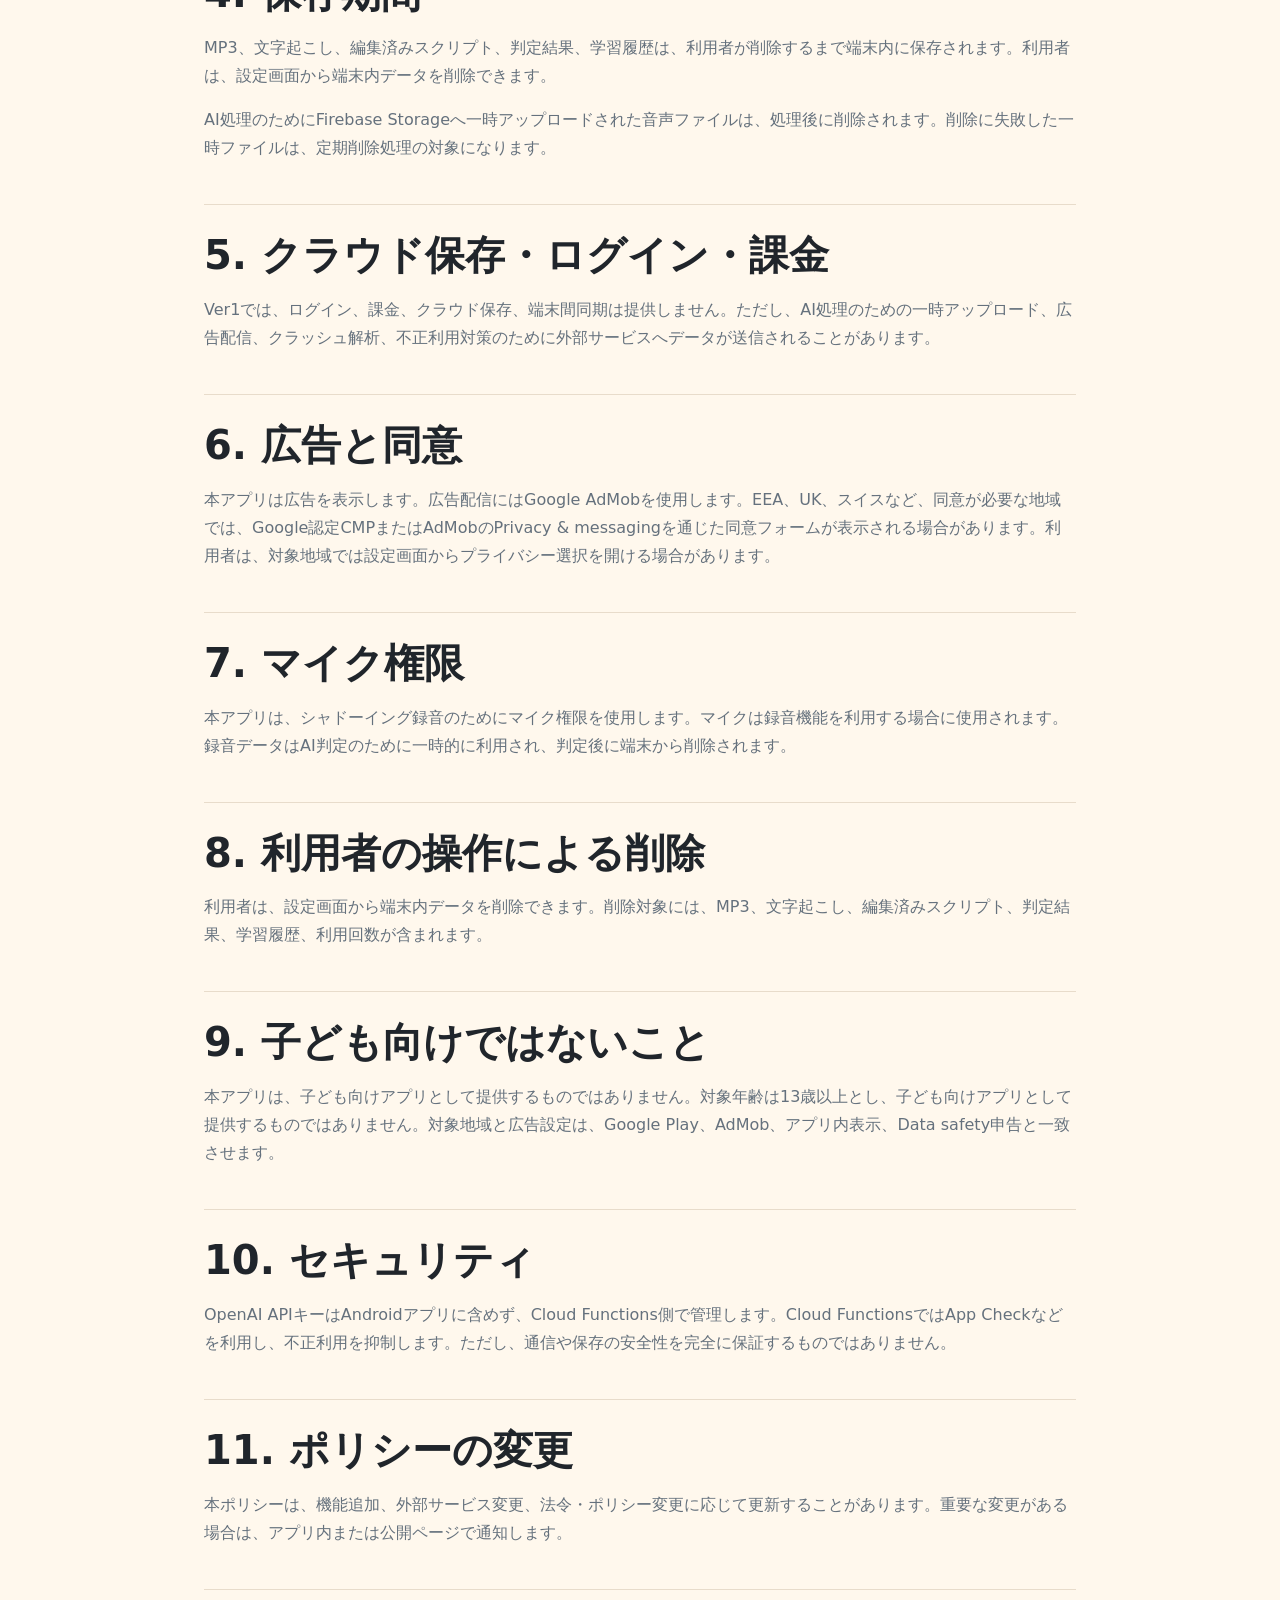
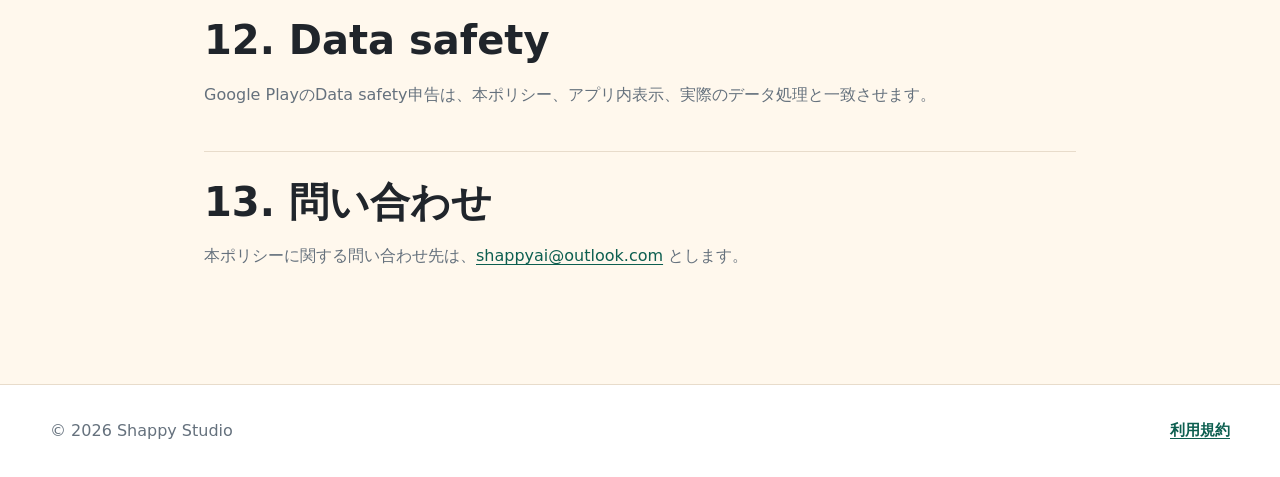
==== commit b3ee48ab: "privacy update" ====
--- a/privacy/index.html
+++ b/privacy/index.html
@@ -42,7 +42,7 @@
 
     <main class="doc">
       <header>
-        <p class="eyebrow">施行日: 2026年6月10日</p>
+        <p class="eyebrow">施行日: 2026年7月7日</p>
         <h1>プライバシーポリシー</h1>
         <p>ShappyAIは、英語シャドーイング練習を提供するために必要な範囲でデータを取り扱います。本ポリシーは、本アプリが収集、送信、利用、共有するデータと、その目的を説明します。</p>
       </header>
@@ -73,7 +73,8 @@
       <section>
         <h2>3. 外部送信・共有先</h2>
         <p>本アプリは、Firebase Cloud Functions、Firebase Storage、Firebase App Check / Play Integrity、Firebase Crashlytics、OpenAI API、Google Mobile Ads / AdMobを利用します。</p>
-        <p>AI文字起こしとAI判定では、処理に必要な音声や関連テキストをCloud Functions経由でOpenAI APIへ送信します。広告表示では、Google Mobile Ads SDKが広告配信、測定、不正防止のためにデータを処理する場合があります。クラッシュ解析では、Firebase Crashlyticsがクラッシュ、ANR、非致命的エラーなどの診断情報を処理する場合があります。</p>
+        <p>広告表示では、Google Mobile Ads SDKが広告配信、測定、不正防止のためにデータを処理する場合があります。クラッシュ解析では、Firebase Crashlyticsがクラッシュ、ANR、非致命的エラーなどの診断情報を処理する場合があります。</p>
+        <p>本アプリではAI機能の提供のためにCloud Functions経由でOpenAIのAPIを利用しています。開発者がOpenAIのデータ共有設定を有効にしている場合、送信されたデータがOpenAIのサービス改善・モデル改善のために利用される場合があります。本アプリでは、個人情報や機密情報を含む音声・テキストは送信しないことを推奨します。</p>
       </section>
       <section>
         <h2>4. 保存期間</h2>
--- a/styles.css
+++ b/styles.css
@@ -178,6 +178,7 @@
   width: min(214px, 100%);
   border-radius: 7px;
   box-shadow: 0 14px 24px rgba(32, 37, 43, 0.14);
+  text-decoration: none;
 }
 
 .play-badge img {
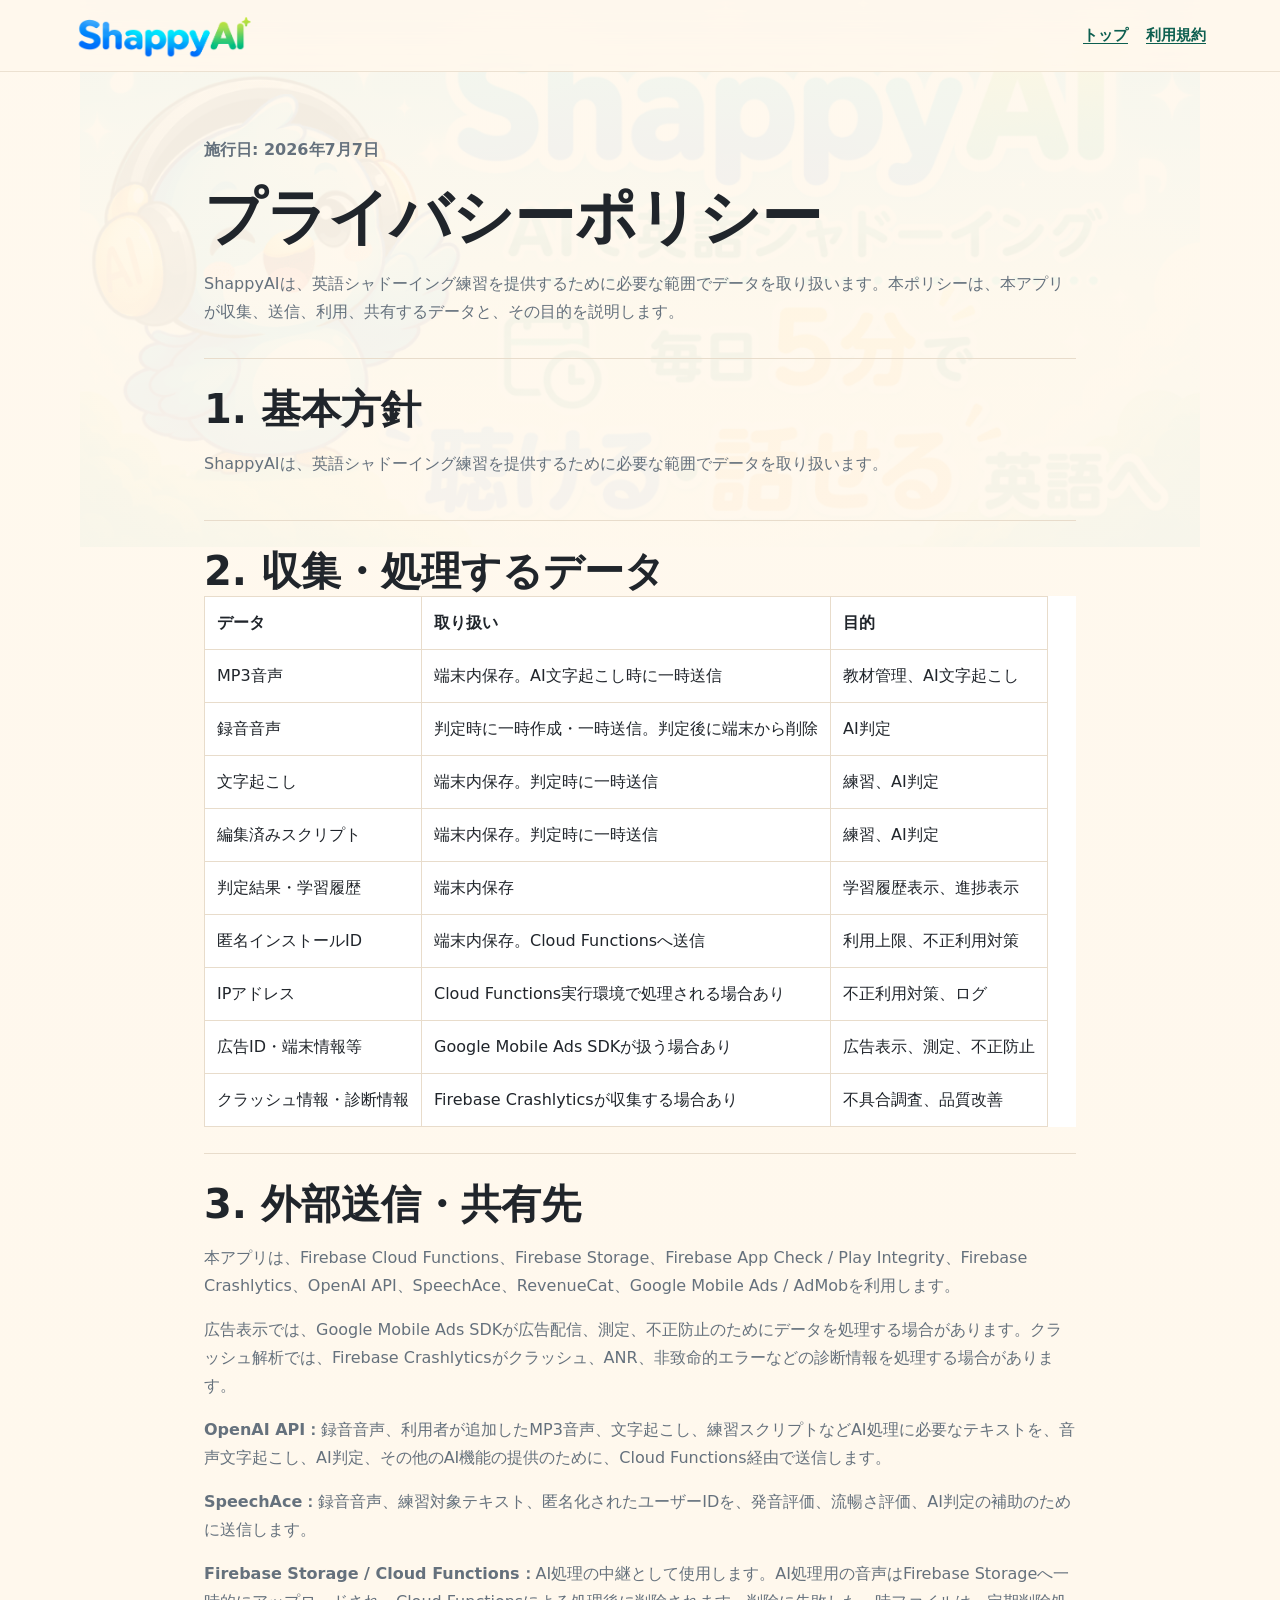
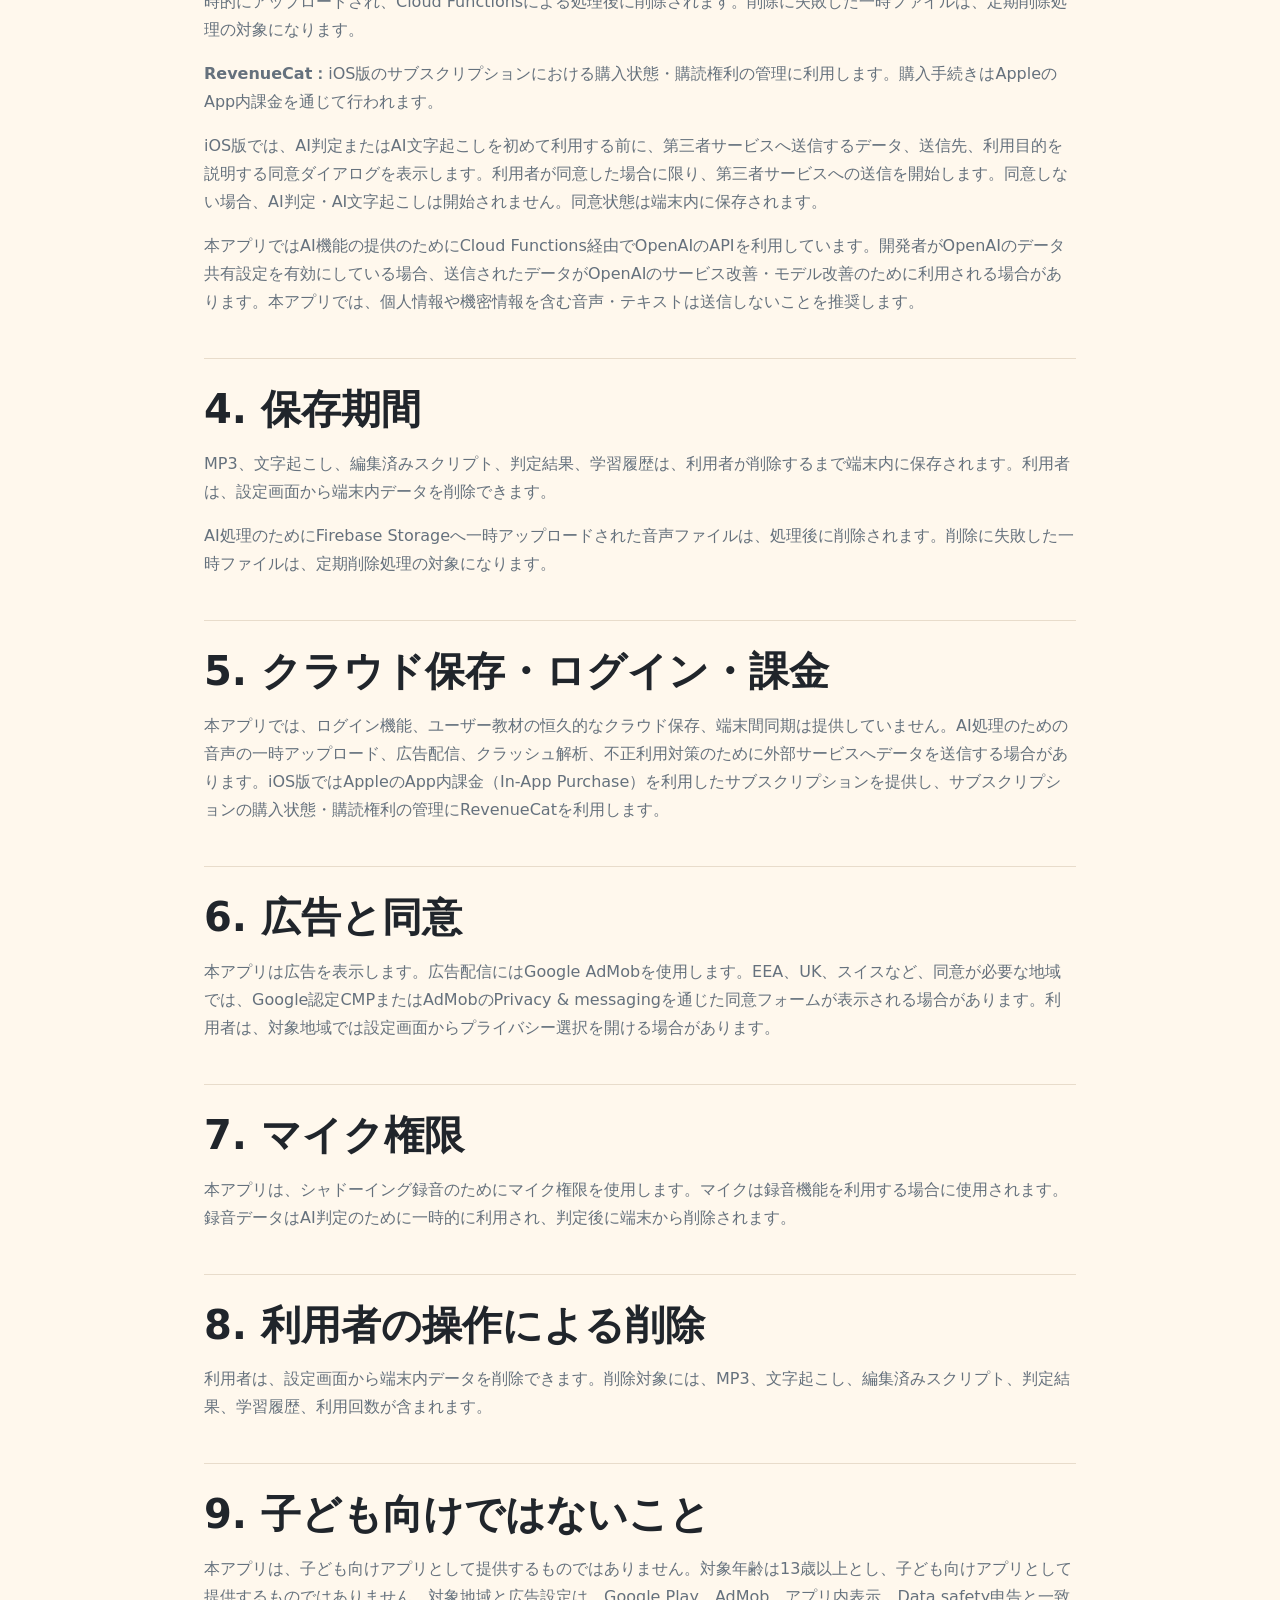
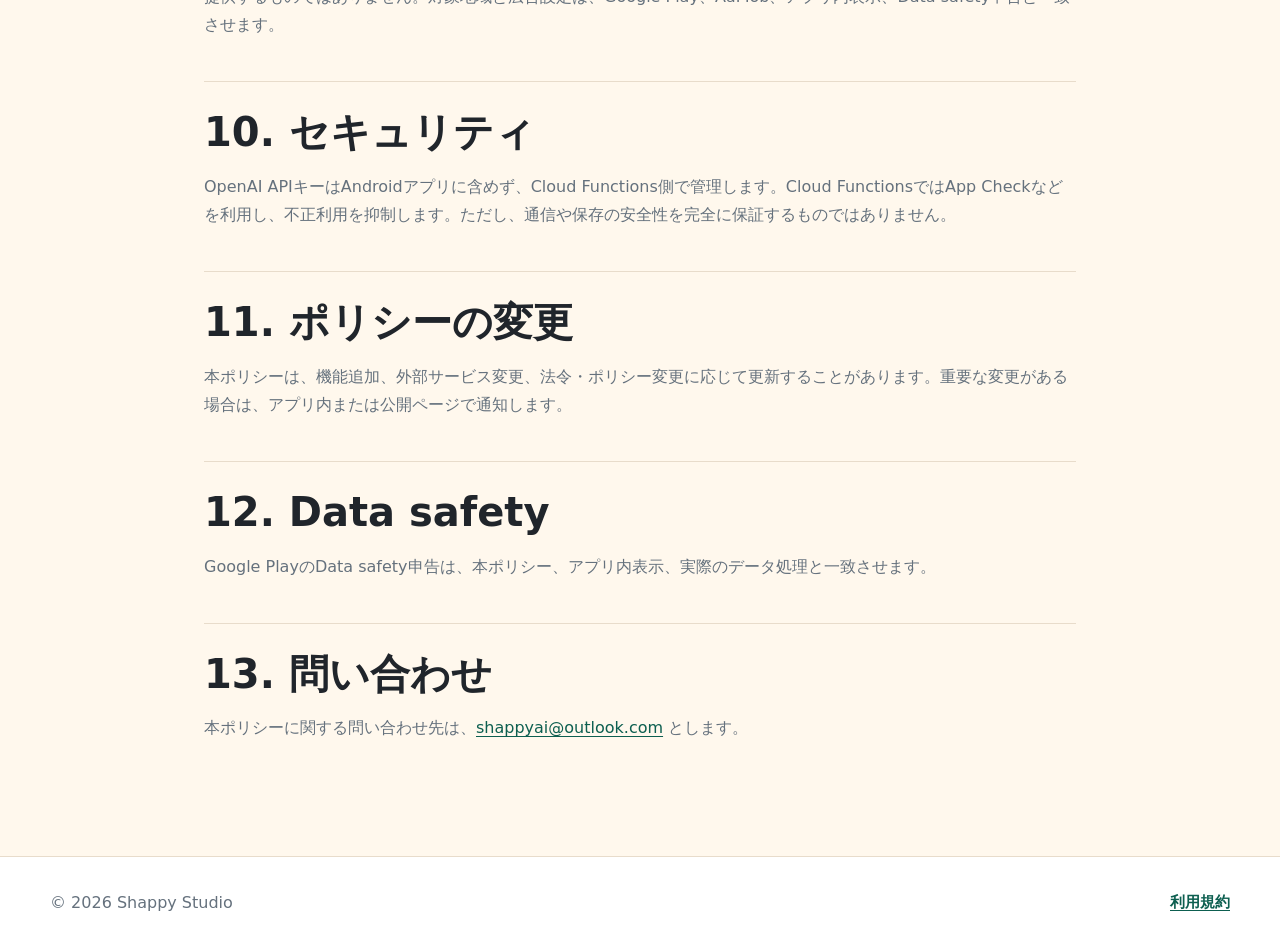
==== commit 5596ebdf: "App Review向けPrivacy Policyを更新" ====
--- a/privacy/index.html
+++ b/privacy/index.html
@@ -5,17 +5,17 @@
     <meta name="viewport" content="width=device-width, initial-scale=1">
     <title>プライバシーポリシー | ShappyAI</title>
     <meta name="description" content="ShappyAIのプライバシーポリシーです。">
-    <link rel="canonical" href="https://shappyai.github.io/site/privacy/">
+    <link rel="canonical" href="https://shappyai.github.io/privacy/">
     <meta property="og:type" content="article">
     <meta property="og:site_name" content="ShappyAI">
     <meta property="og:title" content="プライバシーポリシー | ShappyAI">
     <meta property="og:description" content="ShappyAIの音声、録音、AI処理、広告、クラッシュ解析に関するデータの扱いを確認できます。">
-    <meta property="og:url" content="https://shappyai.github.io/site/privacy/">
-    <meta property="og:image" content="https://shappyai.github.io/site/assets/feature_graphic.png">
+    <meta property="og:url" content="https://shappyai.github.io/privacy/">
+    <meta property="og:image" content="https://shappyai.github.io/assets/feature_graphic.png">
     <meta name="twitter:card" content="summary_large_image">
     <meta name="twitter:title" content="プライバシーポリシー | ShappyAI">
     <meta name="twitter:description" content="ShappyAIの音声、録音、AI処理、広告、クラッシュ解析に関するデータの扱いを確認できます。">
-    <meta name="twitter:image" content="https://shappyai.github.io/site/assets/feature_graphic.png">
+    <meta name="twitter:image" content="https://shappyai.github.io/assets/feature_graphic.png">
     <!-- Google tag (gtag.js) -->
     <script async src="https://www.googletagmanager.com/gtag/js?id=G-TS39X33FTC"></script>
     <script>
@@ -72,8 +72,13 @@
       </section>
       <section>
         <h2>3. 外部送信・共有先</h2>
-        <p>本アプリは、Firebase Cloud Functions、Firebase Storage、Firebase App Check / Play Integrity、Firebase Crashlytics、OpenAI API、Google Mobile Ads / AdMobを利用します。</p>
+        <p>本アプリは、Firebase Cloud Functions、Firebase Storage、Firebase App Check / Play Integrity、Firebase Crashlytics、OpenAI API、SpeechAce、RevenueCat、Google Mobile Ads / AdMobを利用します。</p>
         <p>広告表示では、Google Mobile Ads SDKが広告配信、測定、不正防止のためにデータを処理する場合があります。クラッシュ解析では、Firebase Crashlyticsがクラッシュ、ANR、非致命的エラーなどの診断情報を処理する場合があります。</p>
+        <p><strong>OpenAI API：</strong>録音音声、利用者が追加したMP3音声、文字起こし、練習スクリプトなどAI処理に必要なテキストを、音声文字起こし、AI判定、その他のAI機能の提供のために、Cloud Functions経由で送信します。</p>
+        <p><strong>SpeechAce：</strong>録音音声、練習対象テキスト、匿名化されたユーザーIDを、発音評価、流暢さ評価、AI判定の補助のために送信します。</p>
+        <p><strong>Firebase Storage / Cloud Functions：</strong>AI処理の中継として使用します。AI処理用の音声はFirebase Storageへ一時的にアップロードされ、Cloud Functionsによる処理後に削除されます。削除に失敗した一時ファイルは、定期削除処理の対象になります。</p>
+        <p><strong>RevenueCat：</strong>iOS版のサブスクリプションにおける購入状態・購読権利の管理に利用します。購入手続きはAppleのApp内課金を通じて行われます。</p>
+        <p>iOS版では、AI判定またはAI文字起こしを初めて利用する前に、第三者サービスへ送信するデータ、送信先、利用目的を説明する同意ダイアログを表示します。利用者が同意した場合に限り、第三者サービスへの送信を開始します。同意しない場合、AI判定・AI文字起こしは開始されません。同意状態は端末内に保存されます。</p>
         <p>本アプリではAI機能の提供のためにCloud Functions経由でOpenAIのAPIを利用しています。開発者がOpenAIのデータ共有設定を有効にしている場合、送信されたデータがOpenAIのサービス改善・モデル改善のために利用される場合があります。本アプリでは、個人情報や機密情報を含む音声・テキストは送信しないことを推奨します。</p>
       </section>
       <section>
@@ -83,7 +88,7 @@
       </section>
       <section>
         <h2>5. クラウド保存・ログイン・課金</h2>
-        <p>Ver1では、ログイン、課金、クラウド保存、端末間同期は提供しません。ただし、AI処理のための一時アップロード、広告配信、クラッシュ解析、不正利用対策のために外部サービスへデータが送信されることがあります。</p>
+        <p>本アプリでは、ログイン機能、ユーザー教材の恒久的なクラウド保存、端末間同期は提供していません。AI処理のための音声の一時アップロード、広告配信、クラッシュ解析、不正利用対策のために外部サービスへデータを送信する場合があります。iOS版ではAppleのApp内課金（In-App Purchase）を利用したサブスクリプションを提供し、サブスクリプションの購入状態・購読権利の管理にRevenueCatを利用します。</p>
       </section>
       <section>
         <h2>6. 広告と同意</h2>
--- a/styles.css
+++ b/styles.css
@@ -91,7 +91,7 @@
   max-width: 1180px;
   min-height: 680px;
   margin: 0 auto;
-  padding: 68px 24px 42px;
+  padding: 14px 24px 42px;
 }
 
 .hero-copy {
@@ -185,19 +185,6 @@
   display: block;
   width: 100%;
   height: auto;
-}
-
-.play-badge span {
-  position: absolute;
-  inset: 0;
-  display: grid;
-  place-items: center;
-  background: rgba(32, 37, 43, 0.66);
-  color: #ffffff;
-  font-size: 0.98rem;
-  font-weight: 900;
-  letter-spacing: 0.02em;
-  text-shadow: 0 1px 4px rgba(0, 0, 0, 0.35);
 }
 
 .play-badge-hero {
@@ -409,6 +396,272 @@
   color: var(--muted);
 }
 
+.guide-section {
+  background: linear-gradient(180deg, rgba(255, 255, 255, 0.72), rgba(255, 248, 237, 0.92));
+  border-top: 1px solid var(--line);
+}
+
+.guide-callout {
+  display: grid;
+  grid-template-columns: minmax(0, 1fr) minmax(280px, 0.72fr);
+  gap: 28px;
+  align-items: center;
+}
+
+.guide-card,
+.guide-article-card {
+  display: grid;
+  gap: 8px;
+  padding: 24px;
+  border: 1px solid var(--line);
+  border-radius: 8px;
+  background: rgba(255, 255, 255, 0.86);
+  color: var(--text);
+  text-decoration: none;
+  box-shadow: 0 18px 40px rgba(32, 37, 43, 0.08);
+}
+
+.guide-card span,
+.guide-label {
+  color: var(--brand-strong);
+  font-size: 0.84rem;
+  font-weight: 900;
+}
+
+.guide-card strong {
+  font-size: clamp(1.25rem, 3vw, 1.65rem);
+  line-height: 1.45;
+}
+
+.guide-card small,
+.guide-link-text {
+  color: var(--muted);
+  font-weight: 800;
+}
+
+.guide-link-text {
+  justify-self: end;
+  display: inline-flex;
+  align-items: center;
+  justify-content: center;
+  min-height: 42px;
+  margin-top: 8px;
+  padding: 8px 18px;
+  border: 1px solid var(--brand);
+  border-radius: 8px;
+  color: var(--brand-strong);
+  background: rgba(255, 255, 255, 0.82);
+}
+
+.guide-page {
+  background: rgba(255, 248, 237, 0.74);
+}
+
+.guide-hero,
+.article-header {
+  padding-top: 14px;
+  padding-bottom: 42px;
+}
+
+.guide-list-section,
+.article-body-section {
+  padding-top: 28px;
+}
+
+.article-header {
+  padding-bottom: 10px;
+}
+
+.guide-hero {
+  padding-bottom: 6px;
+}
+
+.guide-list-section {
+  padding-top: 5px;
+}
+
+.article-body-section {
+  padding-top: 8px;
+}
+
+.guide-hero h1 {
+  font-size: clamp(2.3rem, 6vw, 4.2rem);
+}
+
+.breadcrumb {
+  display: flex;
+  flex-wrap: wrap;
+  gap: 8px;
+  margin-bottom: 28px;
+  color: var(--muted);
+  font-size: 0.92rem;
+  font-weight: 700;
+}
+
+.breadcrumb a::after {
+  margin-left: 8px;
+  color: var(--muted);
+  content: ">";
+}
+
+.guide-list {
+  display: grid;
+  max-width: 760px;
+  gap: 16px;
+}
+
+.guide-article-card h2 {
+  margin: 0;
+  font-size: clamp(1.45rem, 3vw, 2rem);
+}
+
+.guide-article-card p {
+  margin: 0;
+  color: var(--muted);
+}
+
+.article-inner {
+  max-width: 900px;
+}
+
+.article-header h1 {
+  max-width: 100%;
+  margin: 0;
+  font-size: clamp(1.8rem, 3vw, 2.5rem);
+  line-height: 1.25;
+}
+
+.article-date {
+  margin: 18px 0 0;
+  color: var(--muted);
+  font-weight: 700;
+}
+
+.article-body,
+.article-related,
+.article-cta {
+  padding: 34px;
+  border: 1px solid var(--line);
+  border-radius: 8px;
+  background: rgba(255, 255, 255, 0.86);
+}
+
+.article-body {
+  min-height: 280px;
+  color: var(--muted);
+  font-size: 1.02rem;
+  line-height: 1.9;
+}
+
+.article-body p,
+.article-related p,
+.article-cta p {
+  margin: 0;
+  color: var(--muted);
+}
+
+.article-body p + p {
+  margin-top: 10px;
+}
+
+.article-body h2 {
+  margin: 42px 0 16px;
+  padding-bottom: 8px;
+  border-bottom: 3px solid rgba(22, 131, 109, 0.28);
+  color: var(--text);
+  font-size: clamp(1.55rem, 3.1vw, 2.05rem);
+  line-height: 1.35;
+}
+
+.article-body h2:first-child {
+  margin-top: 0;
+}
+
+.article-body h3 {
+  margin: 28px 0 8px;
+  color: var(--text);
+  font-size: 1.18rem;
+  line-height: 1.45;
+}
+
+.article-body ul,
+.article-body ol {
+  margin: 14px 0 22px;
+  padding-left: 1.45em;
+}
+
+.article-body li + li {
+  margin-top: 6px;
+}
+
+.article-body figure {
+  margin: 34px 0;
+}
+
+.article-image {
+  display: grid;
+  justify-items: center;
+}
+
+.article-image-grid {
+  display: grid;
+  grid-template-columns: repeat(2, minmax(0, 1fr));
+  gap: 18px;
+  align-items: start;
+  max-width: 720px;
+  margin: 34px auto;
+}
+
+.article-image-grid .article-image {
+  margin: 0;
+}
+
+.article-body img {
+  display: block;
+  width: auto;
+  max-width: 100%;
+  max-height: min(90vh, 760px);
+  height: auto;
+  border: 1px solid var(--line);
+  border-radius: 8px;
+  background: var(--surface);
+  box-shadow: 0 16px 38px rgba(32, 37, 43, 0.08);
+}
+
+.article-image-grid img {
+  max-height: min(90vh, 620px);
+}
+
+.article-body figcaption {
+  margin-top: 8px;
+  color: var(--muted);
+  font-size: 0.9rem;
+  text-align: center;
+}
+
+.article-related,
+.article-cta {
+  margin-top: 18px;
+}
+
+.article-related h2,
+.article-cta h2 {
+  margin: 0 0 10px;
+  font-size: 1.35rem;
+}
+
+.article-cta {
+  display: flex;
+  align-items: center;
+  justify-content: space-between;
+  gap: 20px;
+}
+
+.back-link {
+  margin: 28px 0 0;
+  font-weight: 800;
+}
+
 .comparison-section {
   background:
     linear-gradient(180deg, rgba(255, 255, 255, 0.74), rgba(255, 248, 237, 0.92)),
@@ -691,6 +944,54 @@
   width: 180px;
   height: auto;
   filter: drop-shadow(0 14px 22px rgba(32, 37, 43, 0.14));
+}
+
+.youtube-section {
+  background:
+    linear-gradient(180deg, rgba(255, 255, 255, 0.76), rgba(255, 248, 237, 0.94)),
+    var(--bg);
+  border-top: 1px solid var(--line);
+}
+
+.youtube-inner {
+  display: grid;
+  grid-template-columns: minmax(0, 0.72fr) minmax(260px, 420px);
+  align-items: center;
+  gap: 34px;
+}
+
+.youtube-logo-link {
+  display: inline-flex;
+  align-items: center;
+  max-width: 220px;
+  padding: 10px 12px;
+  border: 1px solid var(--line);
+  border-radius: 8px;
+  background: rgba(255, 255, 255, 0.82);
+  box-shadow: 0 14px 24px rgba(32, 37, 43, 0.08);
+}
+
+.youtube-logo-link img {
+  display: block;
+  width: 100%;
+  height: auto;
+}
+
+.youtube-embed-card {
+  overflow: hidden;
+  aspect-ratio: 9 / 16;
+  max-height: 620px;
+  border: 1px solid var(--line);
+  border-radius: 18px;
+  background: #000;
+  box-shadow: var(--shadow);
+}
+
+.youtube-embed-card iframe {
+  display: block;
+  width: 100%;
+  height: 100%;
+  border: 0;
 }
 
 .x-section {
@@ -842,6 +1143,26 @@
   vertical-align: top;
 }
 
+.support-cta {
+  margin: 28px 0 0;
+}
+
+.support-cta .button {
+  min-height: 56px;
+  padding: 14px 32px;
+  border-radius: 10px;
+  font-size: 1.08rem;
+}
+
+.support-links {
+  display: grid;
+  gap: 10px;
+  margin: 4px 0 0;
+  padding: 0;
+  list-style: none;
+  font-weight: 800;
+}
+
 .site-footer {
   padding: 32px 24px;
   border-top: 1px solid var(--line);
@@ -861,13 +1182,15 @@
   .hero,
   .split,
   .closing-inner,
-  .x-inner {
+  .youtube-inner,
+  .x-inner,
+  .guide-callout {
     grid-template-columns: 1fr;
   }
 
   .hero {
     min-height: 0;
-    padding-top: 44px;
+    padding-top: 14px;
   }
 
   .phone-showcase {
@@ -946,6 +1269,10 @@
     padding-inline: 16px;
   }
 
+  .support-cta .button {
+    width: 100%;
+  }
+
   .doc h1 {
     font-size: clamp(2rem, 11vw, 3rem);
   }
@@ -1010,6 +1337,15 @@
     font-size: 0.78rem;
   }
 
+  .youtube-logo-link {
+    max-width: 190px;
+  }
+
+  .youtube-embed-card {
+    width: min(100%, 320px);
+    margin-inline: auto;
+  }
+
   .x-timeline-card {
     min-height: 360px;
     border-radius: 14px;
@@ -1024,6 +1360,38 @@
     grid-template-columns: 1fr;
   }
 
+  .guide-card,
+  .guide-article-card,
+  .article-body,
+  .article-related,
+  .article-cta {
+    padding: 18px;
+  }
+
+  .article-cta {
+    align-items: flex-start;
+    flex-direction: column;
+  }
+
+  .article-body {
+    font-size: 0.96rem;
+    line-height: 1.85;
+  }
+
+  .article-body h2 {
+    margin-top: 34px;
+    font-size: clamp(1.35rem, 6.4vw, 1.75rem);
+  }
+
+  .article-body h3 {
+    margin-top: 24px;
+  }
+
+  .article-image-grid {
+    grid-template-columns: 1fr;
+    max-width: 360px;
+  }
+
   .faq-item {
     padding: 18px 16px 18px 58px;
     border-radius: 14px;
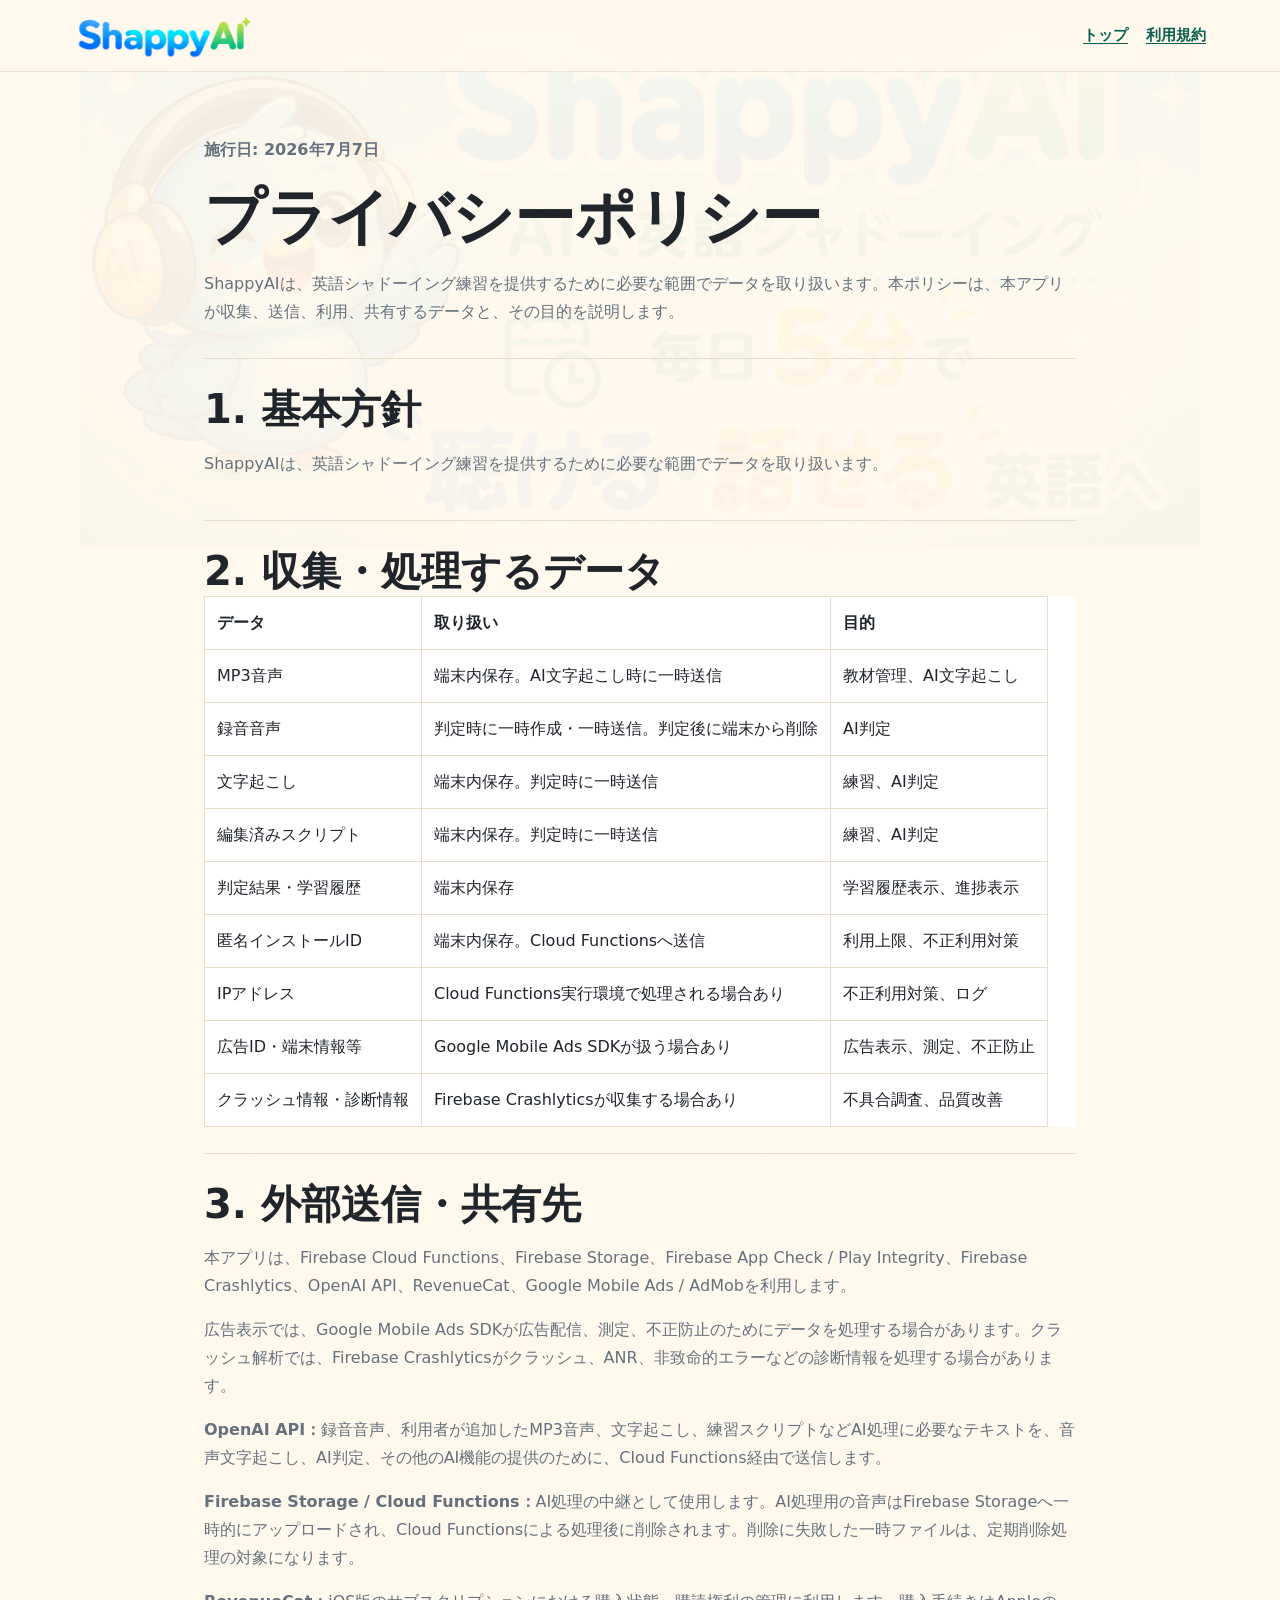
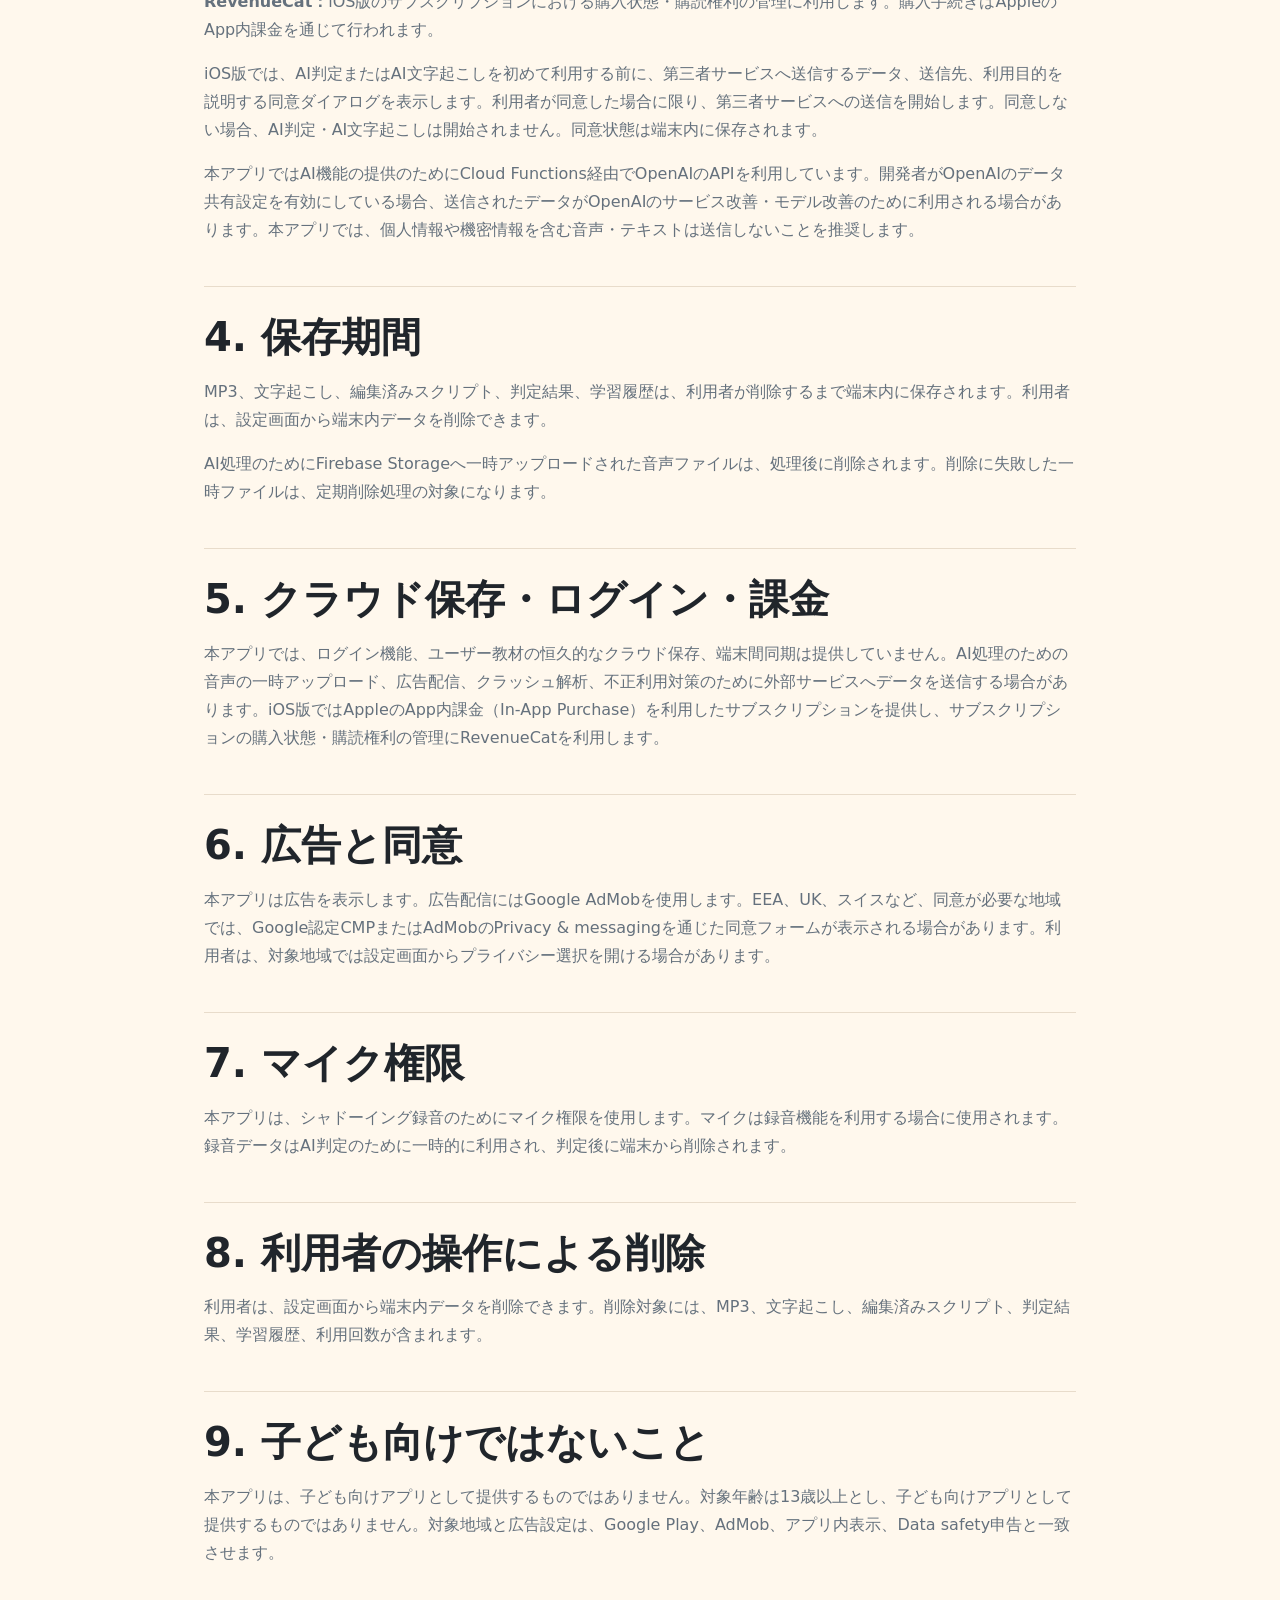
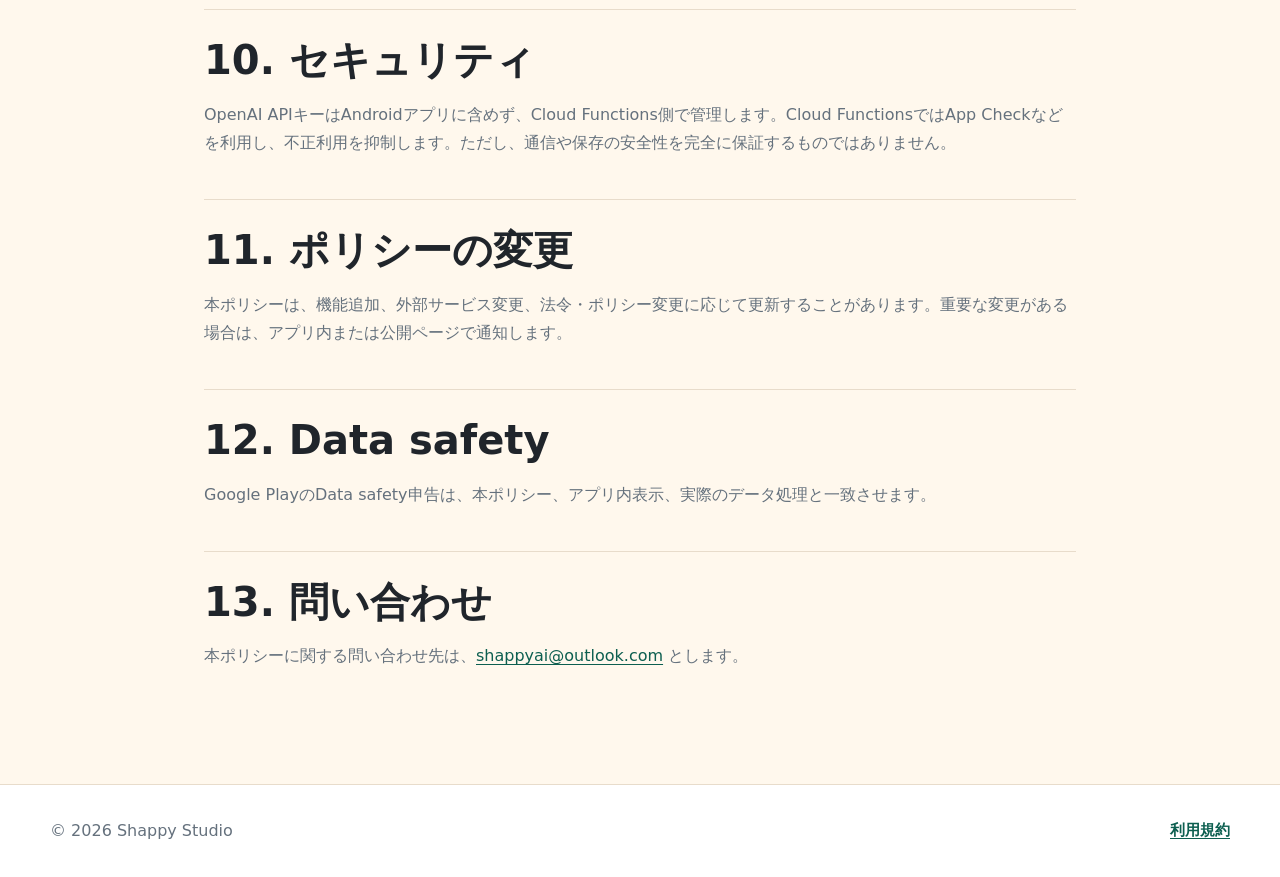
==== commit 8d1d5755: "本番運用に合わせてSpeechAce記載を削除" ====
--- a/privacy/index.html
+++ b/privacy/index.html
@@ -72,10 +72,9 @@
       </section>
       <section>
         <h2>3. 外部送信・共有先</h2>
-        <p>本アプリは、Firebase Cloud Functions、Firebase Storage、Firebase App Check / Play Integrity、Firebase Crashlytics、OpenAI API、SpeechAce、RevenueCat、Google Mobile Ads / AdMobを利用します。</p>
+        <p>本アプリは、Firebase Cloud Functions、Firebase Storage、Firebase App Check / Play Integrity、Firebase Crashlytics、OpenAI API、RevenueCat、Google Mobile Ads / AdMobを利用します。</p>
         <p>広告表示では、Google Mobile Ads SDKが広告配信、測定、不正防止のためにデータを処理する場合があります。クラッシュ解析では、Firebase Crashlyticsがクラッシュ、ANR、非致命的エラーなどの診断情報を処理する場合があります。</p>
         <p><strong>OpenAI API：</strong>録音音声、利用者が追加したMP3音声、文字起こし、練習スクリプトなどAI処理に必要なテキストを、音声文字起こし、AI判定、その他のAI機能の提供のために、Cloud Functions経由で送信します。</p>
-        <p><strong>SpeechAce：</strong>録音音声、練習対象テキスト、匿名化されたユーザーIDを、発音評価、流暢さ評価、AI判定の補助のために送信します。</p>
         <p><strong>Firebase Storage / Cloud Functions：</strong>AI処理の中継として使用します。AI処理用の音声はFirebase Storageへ一時的にアップロードされ、Cloud Functionsによる処理後に削除されます。削除に失敗した一時ファイルは、定期削除処理の対象になります。</p>
         <p><strong>RevenueCat：</strong>iOS版のサブスクリプションにおける購入状態・購読権利の管理に利用します。購入手続きはAppleのApp内課金を通じて行われます。</p>
         <p>iOS版では、AI判定またはAI文字起こしを初めて利用する前に、第三者サービスへ送信するデータ、送信先、利用目的を説明する同意ダイアログを表示します。利用者が同意した場合に限り、第三者サービスへの送信を開始します。同意しない場合、AI判定・AI文字起こしは開始されません。同意状態は端末内に保存されます。</p>
